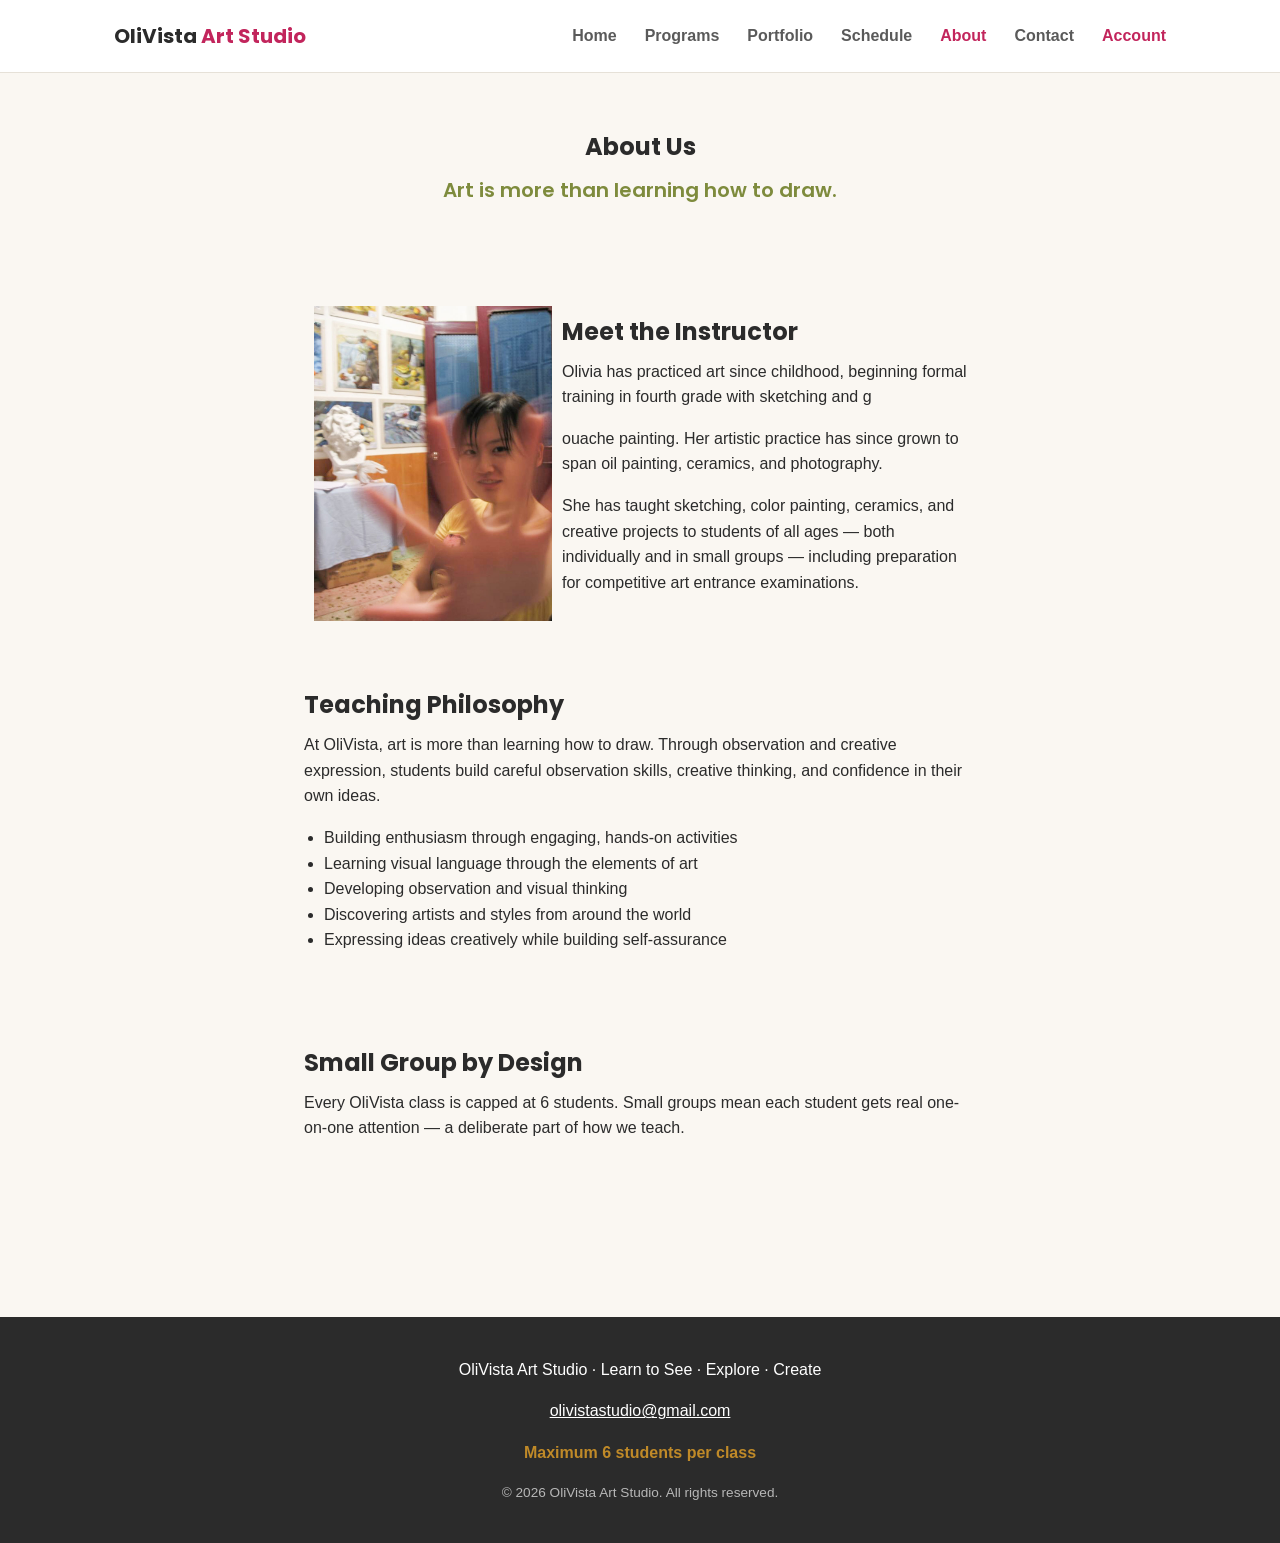
==== about.html @ bcbd007c "Add Portfolio link to site navigation" ====
<!DOCTYPE html>
<html lang="en">
  <head>
    <meta http-equiv="content-type" content="text/html; charset=UTF-8">
    <meta charset="UTF-8">
    <meta name="viewport" content="width=device-width,
      initial-scale=1.0">
    <title>About | OliVista Art Studio</title>
    <meta name="description" content="Meet the instructor behind
      OliVista Art Studio and learn the teaching philosophy that shapes
      every class.">
    <link rel="preconnect" href="https://fonts.googleapis.com">
    <link rel="preconnect" href="https://fonts.gstatic.com"
      crossorigin="">
    <link
href="https://fonts.googleapis.com/css2?family=Poppins:wght@400;600;700&amp;display=swap"
      rel="stylesheet">
    <link rel="stylesheet" href="css/style.css">
  </head>
  <body>
    <header class="site-header">
      <div class="container header-inner"> <a href="index.html"
          class="logo">OliVista <span>Art Studio</span></a>
        <nav class="site-nav" id="site-nav"> <a href="index.html">Home</a>
          <a href="programs.html">Programs</a> <a href="portfolio.html">Portfolio</a> <a href="schedule.html">Schedule</a> <a href="about.html"
            class="is-active">About</a> <a href="contact.html">Contact</a>
          <a href="account.html" class="nav-account">Account</a>
        </nav>
        <button class="nav-toggle" id="nav-toggle" aria-label="Toggle
          menu" aria-expanded="false"> <span></span><span></span><span></span>
        </button> </div>
    </header>
    <main>
      <section class="container about-intro">
        <h1>About Us</h1>
        <p class="tagline">Art is more than learning how to draw.</p>
      </section>
      <section class="container about-bio">
        <h2><img src="assets/art-class/artJourney.jpg" alt="Olivia Liu"
            width="238" hspace="10" height="315" align="left"></h2>
        <h2>Meet the Instructor</h2>
        <p>Olivia has practiced art since childhood, beginning formal
          training in fourth grade with sketching and g</p>
        <p>ouache painting. Her artistic practice has since grown to
          span oil painting, ceramics, and photography. </p>
        <p>She has taught sketching, color painting, ceramics, and
          creative projects to students of all ages — both individually
          and in small groups — including preparation for competitive
          art entrance examinations.</p>
      </section>
      <section class="container about-philosophy">
        <h2>Teaching Philosophy</h2>
        <p>At OliVista, art is more than learning how to draw. Through
          observation and creative expression, students build careful
          observation skills, creative thinking, and confidence in their
          own ideas.</p>
        <ul>
          <li>Building enthusiasm through engaging, hands-on activities</li>
          <li>Learning visual language through the elements of art</li>
          <li>Developing observation and visual thinking</li>
          <li>Discovering artists and styles from around the world</li>
          <li>Expressing ideas creatively while building self-assurance</li>
        </ul>
      </section>
      <section class="container about-class-size">
        <h2>Small Group by Design</h2>
        <p>Every OliVista class is capped at 6 students. Small groups
          mean each student gets real one-on-one attention — a
          deliberate part of how we teach.</p>
      </section>
    </main>
    <footer class="site-footer">
      <div class="container footer-inner">
        <p>OliVista Art Studio · Learn to See · Explore · Create</p>
        <p><a href="mailto:olivistastudio@gmail.com">olivistastudio@gmail.com</a></p>
        <p class="footer-note">Maximum 6 students per class</p>
        <p class="footer-copyright">© 2026 OliVista Art Studio. All
          rights reserved.</p>
      </div>
    </footer>
    <script src="js/nav.js"></script>
  </body>
</html>
---- css/style.css ----
:root {
  --color-bg: #faf7f2;
  --color-surface: #ffffff;
  --color-text: #2b2b2b;
  --color-text-muted: #5a5a5a;
  --color-visual-discovery: #c2255c;
  --color-creative-foundations: #7e8b3d;
  --color-portfolio-studio: #c08a28;
  --color-border: #e6e1d8;
  --font-heading: 'Poppins', sans-serif;
  --font-body: -apple-system, BlinkMacSystemFont, 'Segoe UI', Roboto, Helvetica, Arial, sans-serif;
  --container-width: 1100px;
  --radius: 12px;
}

* {
  box-sizing: border-box;
}

html {
  scroll-behavior: smooth;
}

body {
  margin: 0;
  font-family: var(--font-body);
  color: var(--color-text);
  background: var(--color-bg);
  line-height: 1.6;
}

h1, h2, h3 {
  font-family: var(--font-heading);
  font-weight: 700;
  line-height: 1.2;
  margin: 0 0 0.5em;
}

p {
  margin: 0 0 1em;
}

a {
  color: inherit;
}

img, svg {
  max-width: 100%;
  display: block;
}

.container {
  max-width: var(--container-width);
  margin: 0 auto;
  padding: 0 24px;
}

.btn {
  display: inline-block;
  padding: 12px 28px;
  border-radius: 999px;
  font-family: var(--font-heading);
  font-weight: 600;
  text-decoration: none;
  color: #fff;
  background: var(--color-text);
  border: none;
  cursor: pointer;
  transition: transform 0.15s ease, opacity 0.15s ease;
}

.btn:hover {
  transform: translateY(-2px);
  opacity: 0.92;
}

.btn-visual-discovery { background: var(--color-visual-discovery); }
.btn-creative-foundations { background: var(--color-creative-foundations); }
.btn-portfolio-studio { background: var(--color-portfolio-studio); }

/* Header */
.site-header {
  background: var(--color-surface);
  border-bottom: 1px solid var(--color-border);
  position: sticky;
  top: 0;
  z-index: 10;
}

.header-inner {
  display: flex;
  align-items: center;
  justify-content: space-between;
  height: 72px;
  position: relative;
}

.logo {
  font-family: var(--font-heading);
  font-weight: 700;
  font-size: 1.25rem;
  text-decoration: none;
  color: var(--color-text);
}

.logo span {
  color: var(--color-visual-discovery);
}

.site-nav {
  display: flex;
  gap: 28px;
}

.site-nav a {
  text-decoration: none;
  font-weight: 600;
  color: var(--color-text-muted);
}

.site-nav a.is-active,
.site-nav a:hover {
  color: var(--color-visual-discovery);
}

.nav-toggle {
  display: none;
  flex-direction: column;
  justify-content: center;
  gap: 5px;
  width: 32px;
  height: 32px;
  background: none;
  border: none;
  cursor: pointer;
  padding: 0;
}

.nav-toggle span {
  display: block;
  height: 2px;
  background: var(--color-text);
}

/* Footer */
.site-footer {
  background: var(--color-text);
  color: #fff;
  margin-top: 80px;
}

.footer-inner {
  padding: 40px 24px;
  text-align: center;
}

.footer-inner a {
  color: #fff;
  text-decoration: underline;
}

.footer-note {
  font-weight: 600;
  color: var(--color-portfolio-studio);
}

.footer-copyright {
  font-size: 0.85rem;
  color: #b7b7b7;
  margin: 0;
}

/* Responsive nav */
@media (max-width: 720px) {
  .site-nav {
    position: absolute;
    top: 72px;
    left: 0;
    right: 0;
    background: var(--color-surface);
    flex-direction: column;
    gap: 0;
    max-height: 0;
    overflow: hidden;
    border-bottom: 1px solid var(--color-border);
    transition: max-height 0.2s ease;
  }

  .site-nav.is-open {
    max-height: 300px;
  }

  .site-nav a {
    padding: 16px 24px;
    border-top: 1px solid var(--color-border);
  }

  .nav-toggle {
    display: flex;
  }
}

/* Hero */
.hero {
  padding: 0;
}

.hero-banner {
  position: relative;
  max-width: var(--container-width);
  margin: 0 auto;
}

.hero-banner img {
  width: 100%;
  height: auto;
  display: block;
}

.hero-overlay {
  position: absolute;
  top: 50%;
  left: 6%;
  transform: translateY(-50%);
  max-width: 45%;
  text-align: left;
  padding: 0 24px;
}

.hero-overlay .badge {
  display: inline-block;
  background: var(--color-portfolio-studio);
  color: #fff;
  font-weight: 600;
  font-size: 0.85rem;
  padding: 6px 16px;
  border-radius: 999px;
  margin-bottom: 20px;
}

.hero-overlay h1 {
  font-size: 2.75rem;
  color: var(--color-visual-discovery);
  margin-bottom: 8px;
}

.hero-overlay .tagline {
  font-family: var(--font-heading);
  font-weight: 600;
  font-size: 1.25rem;
  margin-bottom: 16px;
}

.hero-overlay .hero-sub {
  color: var(--color-text-muted);
  margin-bottom: 24px;
}

.badge {
  display: inline-block;
  background: var(--color-portfolio-studio);
  color: #fff;
  font-weight: 600;
  font-size: 0.85rem;
  padding: 6px 16px;
  border-radius: 999px;
  margin-bottom: 20px;
}

.hero h1 {
  font-size: 2.75rem;
  color: var(--color-visual-discovery);
}

.tagline {
  font-family: var(--font-heading);
  font-weight: 600;
  font-size: 1.25rem;
}

.hero-sub {
  max-width: 560px;
  margin: 0 auto 28px;
  color: var(--color-text-muted);
}

@media (max-width: 720px) {
  .hero-overlay {
    position: relative;
    top: auto;
    left: auto;
    transform: none;
    max-width: 100%;
    text-align: center;
    padding: 40px 24px 60px;
  }
}

/* Programs teaser */
.programs-teaser {
  padding: 40px 24px 80px;
  text-align: center;
}

.teaser-grid {
  display: grid;
  grid-template-columns: repeat(3, 1fr);
  gap: 24px;
  margin-top: 32px;
}

.teaser-card {
  display: block;
  text-decoration: none;
  color: #fff;
  border-radius: var(--radius);
  padding: 28px 24px;
  text-align: left;
  transition: transform 0.15s ease;
}

.teaser-card:hover {
  transform: translateY(-4px);
}

.teaser-card p {
  color: rgba(255, 255, 255, 0.9);
}

.teaser-age {
  font-weight: 600;
  text-transform: uppercase;
  font-size: 0.8rem;
  letter-spacing: 0.05em;
}

.teaser-visual-discovery { background: var(--color-visual-discovery); }
.teaser-creative-foundations { background: var(--color-creative-foundations); }
.teaser-portfolio-studio { background: var(--color-portfolio-studio); }

/* Philosophy teaser */
.philosophy-teaser {
  max-width: 640px;
  text-align: center;
  padding: 40px 24px 80px;
  margin: 0 auto;
}

.philosophy-teaser blockquote {
  font-family: var(--font-heading);
  font-size: 1.5rem;
  font-weight: 600;
  margin: 0 0 16px;
  color: var(--color-creative-foundations);
}

/* CTA banner */
.cta-banner {
  background: var(--color-text);
  color: #fff;
  text-align: center;
  padding: 60px 24px;
}

.cta-banner h2 {
  color: #fff;
}

.cta-banner .btn {
  background: var(--color-visual-discovery);
}

@media (max-width: 720px) {
  .teaser-grid {
    grid-template-columns: 1fr;
  }
}

.programs-intro {
  padding: 60px 24px 20px;
  text-align: center;
}

.program-section {
  padding: 60px 0;
  border-bottom: 1px solid var(--color-border);
}

.program-grid {
  display: grid;
  grid-template-columns: 1fr 1fr;
  gap: 48px;
  align-items: center;
}

.program-visual {
  border-radius: var(--radius);
  padding: 40px;
}

.program-visual-discovery .program-visual { background: #fbe3ec; }
.program-creative-foundations .program-visual { background: #eef0e2; }
.program-portfolio-studio .program-visual { background: #f8ecd8; }

.program-content h2 {
  font-size: 2rem;
}

.program-visual-discovery h2 { color: var(--color-visual-discovery); }
.program-creative-foundations h2 { color: var(--color-creative-foundations); }
.program-portfolio-studio h2 { color: var(--color-portfolio-studio); }

.program-tagline {
  font-family: var(--font-heading);
  font-weight: 600;
}

.program-content ul {
  padding-left: 20px;
  margin: 0 0 24px;
}

.program-content li {
  margin-bottom: 6px;
}

/* Age-to-Program Mapping */
.age-mapping {
  padding: 0 24px 40px;
}

.age-mapping-table {
  max-width: 800px;
  margin: 0 auto;
  border: 1px solid var(--color-border);
  border-radius: var(--radius);
  overflow: hidden;
  background: var(--color-surface);
}

.age-mapping-header {
  display: grid;
  grid-template-columns: 100px 1fr 1fr auto;
  align-items: center;
  background: var(--color-text);
  color: #fff;
  font-family: var(--font-heading);
  font-weight: 600;
  font-size: 0.85rem;
  text-transform: uppercase;
  letter-spacing: 0.04em;
}

.age-mapping-label {
  padding: 12px 20px;
}

.age-mapping-row {
  display: grid;
  grid-template-columns: 100px 1fr 1fr auto;
  align-items: center;
  text-decoration: none;
  color: var(--color-text);
  border-bottom: 1px solid var(--color-border);
  transition: background-color 0.15s ease;
}

.age-mapping-row:last-child {
  border-bottom: none;
}

.age-mapping-row:hover {
  background-color: rgba(0, 0, 0, 0.03);
}

.age-mapping-cell {
  padding: 16px 20px;
  font-size: 0.95rem;
}

.age-mapping-age {
  text-align: center;
}

.age-mapping-badge {
  display: inline-block;
  font-family: var(--font-heading);
  font-weight: 700;
  font-size: 1.1rem;
  color: #fff;
  padding: 6px 14px;
  border-radius: 8px;
}

.age-mapping-visual-discovery .age-mapping-badge {
  background: var(--color-visual-discovery);
}

.age-mapping-creative-foundations .age-mapping-badge {
  background: var(--color-creative-foundations);
}

.age-mapping-portfolio-studio .age-mapping-badge {
  background: var(--color-portfolio-studio);
}

.age-mapping-program {
  font-family: var(--font-heading);
  font-weight: 600;
  font-size: 1rem;
  display: flex;
  align-items: center;
  gap: 8px;
}

.age-mapping-icon {
  font-size: 1.2rem;
}

.age-mapping-focus {
  color: var(--color-text-muted);
  font-size: 0.88rem;
}

.age-mapping-arrow {
  padding: 16px 20px;
  color: var(--color-text-muted);
  font-size: 1.1rem;
  transition: transform 0.15s ease;
}

.age-mapping-row:hover .age-mapping-arrow {
  transform: translateX(3px);
}

/* Accent left border on rows */
.age-mapping-visual-discovery { border-left: 4px solid var(--color-visual-discovery); }
.age-mapping-creative-foundations { border-left: 4px solid var(--color-creative-foundations); }
.age-mapping-portfolio-studio { border-left: 4px solid var(--color-portfolio-studio); }

@media (max-width: 720px) {
  .age-mapping-header {
    display: none;
  }

  .age-mapping-row {
    grid-template-columns: 1fr auto;
    grid-template-rows: auto auto;
    padding: 16px;
    gap: 0;
  }

  .age-mapping-cell {
    padding: 4px 0;
  }

  .age-mapping-age {
    grid-column: 1 / -1;
    text-align: left;
    padding-bottom: 8px;
    border-bottom: 1px solid var(--color-border);
    margin-bottom: 8px;
  }

  .age-mapping-program {
    grid-column: 1;
    grid-row: 2;
    align-self: center;
  }

  .age-mapping-focus {
    grid-column: 1 / -1;
    grid-row: 3;
    font-size: 0.82rem;
    padding-top: 8px;
  }

  .age-mapping-arrow {
    grid-column: 2;
    grid-row: 2;
    align-self: center;
    padding: 0 0 0 8px;
  }
}

@media (max-width: 800px) {
  .program-grid {
    grid-template-columns: 1fr;
  }

  .program-section.reverse .program-visual {
    order: -1;
  }
}

.about-intro, .about-bio, .about-philosophy, .about-class-size {
  padding: 40px 24px;
  max-width: 720px;
  margin: 0 auto;
}

.about-intro {
  padding-top: 60px;
  text-align: center;
  max-width: none;
}

.about-intro .tagline {
  color: var(--color-creative-foundations);
}

.about-philosophy ul {
  padding-left: 20px;
}

.about-class-size {
  padding-bottom: 80px;
}

.contact-section {
  padding: 60px 24px 80px;
  text-align: center;
}

.contact-grid {
  display: grid;
  grid-template-columns: repeat(2, 1fr);
  gap: 40px;
  max-width: 560px;
  margin: 40px auto 0;
}

.qr-code {
  max-width: 200px;
  margin: 12px auto;
  border: 1px solid var(--color-border);
  border-radius: 8px;
}

@media (max-width: 600px) {
  .contact-grid {
    grid-template-columns: 1fr;
  }
}

/* ===== Schedule (weekly calendar) ===== */
.art-calendar {
  max-width: var(--container-width);
  margin: 0 auto 80px;
  padding: 0 24px;
}

.art-calendar h3 {
  font-size: 2rem;
  margin-bottom: 0.5rem;
  font-weight: 400;
}

.calendar-semester {
  color: var(--color-visual-discovery);
  font-size: 1rem;
  margin-bottom: 1rem;
}

/* Semester selector tabs */
.calendar-semester-tabs {
  display: flex;
  gap: 0.5rem;
  margin-bottom: 1rem;
  flex-wrap: wrap;
}

.semester-tab {
  padding: 0.4rem 1.2rem;
  border: 1px solid var(--color-border);
  background: var(--color-surface);
  border-radius: 20px;
  font-size: 0.85rem;
  cursor: pointer;
  font-family: var(--font-body);
  color: var(--color-text-muted);
  transition: all 0.15s;
}

.semester-tab:hover {
  border-color: var(--color-visual-discovery);
  color: var(--color-visual-discovery);
}

.semester-tab.active {
  background: var(--color-visual-discovery);
  color: #fff;
  border-color: var(--color-visual-discovery);
}

.semester-tab:disabled {
  opacity: 0.6;
  cursor: default;
}

/* Legend */
.calendar-legend {
  display: flex;
  flex-wrap: wrap;
  gap: 1rem 1.5rem;
  margin-bottom: 1.5rem;
}

.legend-item {
  display: inline-flex;
  align-items: center;
  gap: 0.4rem;
  font-size: 0.85rem;
  color: var(--color-text-muted);
}

.legend-dot {
  display: inline-block;
  width: 14px;
  height: 14px;
  border-radius: 50%;
  border: 2px solid;
}

/* Grid wrapper — horizontal scroll on small screens */
.calendar-grid-wrapper {
  overflow-x: auto;
  border: 1px solid var(--color-border);
  border-radius: var(--radius);
  background: var(--color-surface);
}

/* Desktop weekly grid */
.calendar-grid {
  display: grid;
  grid-template-columns: 80px repeat(7, 1fr);
  min-width: 700px;
}

/* All cells share base */
.calendar-cell {
  border-right: 1px solid var(--color-border);
  border-bottom: 1px solid var(--color-border);
  padding: 0.5rem;
  min-height: 70px;
  display: flex;
  align-items: center;
  justify-content: center;
}

.calendar-cell:last-child {
  border-right: none;
}

/* Corner cell (top-left) */
.calendar-corner {
  background: var(--color-bg);
  font-size: 0.75rem;
  text-transform: uppercase;
  letter-spacing: 0.05em;
  color: var(--color-text-muted);
  font-weight: 500;
}

/* Day header cells */
.calendar-day-header {
  background: var(--color-bg);
  font-size: 0.8rem;
  text-transform: uppercase;
  letter-spacing: 0.05em;
  font-weight: 500;
  color: var(--color-text);
  min-height: 45px;
}

/* Time label column */
.calendar-time-label {
  background: #faf8f3;
  font-size: 0.8rem;
  color: var(--color-text-muted);
  font-weight: 400;
  flex-direction: column;
  gap: 0.15rem;
}

/* Empty cell */
.calendar-empty {
  background: #fdfcf9;
}

/* Class cell with a class in it */
.calendar-class-cell {
  padding: 0.3rem;
  align-items: stretch;
}

/* The class card (clickable link) */
.calendar-class {
  display: flex;
  flex-direction: column;
  align-items: center;
  gap: 0.15rem;
  width: 100%;
  height: 100%;
  padding: 0.4rem 0.25rem;
  border-radius: 5px;
  border: 1px solid;
  border-left-width: 3px;
  text-decoration: none;
  text-align: center;
  transition: transform 0.15s, box-shadow 0.15s;
  cursor: pointer;
}

.calendar-class:hover {
  transform: translateY(-2px);
  box-shadow: 0 3px 10px rgba(0, 0, 0, 0.1);
}

.calendar-class-program {
  font-size: 0.78rem;
  font-weight: 600;
  line-height: 1.2;
  overflow: hidden;
  display: -webkit-box;
  -webkit-line-clamp: 2;
  -webkit-box-orient: vertical;
}

.calendar-class-time {
  font-size: 0.7rem;
  opacity: 0.8;
}

.calendar-class-age {
  font-size: 0.68rem;
  opacity: 0.7;
}

.calendar-class-price {
  font-size: 0.72rem;
  font-weight: 600;
  margin-top: 0.1rem;
}

/* ===== Mobile: list view grouped by day ===== */
.calendar-mobile {
  display: none;
}

.calendar-day-group {
  margin-bottom: 1.5rem;
}

.calendar-day-title {
  font-size: 1rem;
  font-weight: 500;
  font-family: var(--font-body);
  color: var(--color-visual-discovery);
  margin-bottom: 0.5rem;
  padding-bottom: 0.3rem;
  border-bottom: 1px solid var(--color-border);
}

.calendar-day-classes {
  display: flex;
  flex-direction: column;
  gap: 0.5rem;
}

.calendar-class-mobile {
  display: block;
  text-decoration: none;
  padding: 0.6rem 0.8rem;
  border-radius: 5px;
  border: 1px solid var(--color-border);
  border-left: 3px solid;
  transition: transform 0.15s, box-shadow 0.15s;
}

.calendar-class-mobile:hover {
  transform: translateX(3px);
  box-shadow: 0 2px 8px rgba(0, 0, 0, 0.08);
}

.calendar-class-mobile-header {
  display: flex;
  justify-content: space-between;
  align-items: center;
  margin-bottom: 0.25rem;
}

.calendar-class-mobile-header .calendar-class-program {
  font-weight: 600;
  font-size: 0.9rem;
}

.calendar-class-mobile-header .calendar-class-price {
  font-weight: 600;
  font-size: 0.85rem;
}

.calendar-class-mobile-details {
  display: flex;
  gap: 1rem;
  font-size: 0.8rem;
  color: var(--color-text-muted);
}

/* Responsive: switch to mobile list view */
@media (max-width: 768px) {
  .calendar-grid-wrapper {
    display: none;
  }
  .calendar-mobile {
    display: block;
  }
}

/* Empty state */
.empty-state {
  text-align: center;
  padding: 2rem;
  background: var(--color-bg);
  border: 1px solid var(--color-border);
  border-radius: var(--radius);
}

.empty-state p {
  margin-bottom: 1rem;
  color: var(--color-text-muted);
}

.muted {
  color: var(--color-text-muted);
}

/* ===== Auth pages (login / signup) ===== */
.auth-page {
  max-width: 460px;
  margin: 4rem auto;
  padding: 0 24px;
}

.auth-card {
  background: var(--color-surface);
  border: 1px solid var(--color-border);
  padding: 2.5rem 2rem;
  border-radius: var(--radius);
}

.auth-card h2 {
  font-family: var(--font-heading);
  font-size: 1.8rem;
  font-weight: 500;
  margin-bottom: 0.5rem;
}

.auth-subtitle {
  color: var(--color-text-muted);
  font-size: 0.9rem;
  margin-bottom: 2rem;
}

.auth-form {
  display: flex;
  flex-direction: column;
  gap: 1.25rem;
}

.auth-form label {
  display: flex;
  flex-direction: column;
  font-size: 0.8rem;
  letter-spacing: 0.05em;
  gap: 0.35rem;
  color: var(--color-text);
}

.auth-form input {
  width: 100%;
  padding: 0.7rem 0.8rem;
  border: 1px solid var(--color-text);
  background: transparent;
  font-family: var(--font-body);
  font-size: 0.95rem;
  border-radius: 6px;
}

.auth-btn {
  margin-top: 0.5rem;
  width: 100%;
  cursor: pointer;
}

.auth-error {
  background: #fdf0ee;
  border: 1px solid #c0392b;
  color: #c0392b;
  padding: 0.75rem 1rem;
  font-size: 0.85rem;
  margin-bottom: 1rem;
  border-radius: 6px;
}

.auth-switch {
  text-align: center;
  margin-top: 1.5rem;
  font-size: 0.85rem;
  color: var(--color-text-muted);
}

.auth-switch a {
  color: var(--color-visual-discovery);
}

.nav-account {
  color: var(--color-visual-discovery) !important;
}

/* ===== Account page ===== */
.account-page {
  max-width: 800px;
  margin: 3rem auto;
  padding: 0 24px;
}

.account-header {
  margin-bottom: 2rem;
}

.account-header h2 {
  font-family: var(--font-heading);
  font-weight: 500;
  font-size: 2rem;
}

.account-email {
  color: var(--color-text-muted);
  margin-bottom: 1rem;
}

.enrollment-list {
  display: flex;
  flex-direction: column;
  gap: 1rem;
}

.enrollment-card {
  background: var(--color-surface);
  border: 1px solid var(--color-border);
  padding: 1.25rem 1.5rem;
  display: flex;
  justify-content: space-between;
  align-items: center;
  flex-wrap: wrap;
  gap: 1rem;
  border-radius: var(--radius);
}

.enrollment-info h4 {
  font-family: var(--font-heading);
  font-weight: 500;
  font-size: 1.2rem;
  margin: 0;
}

.enrollment-status {
  text-align: right;
}

/* Status badges */
.status-badge {
  display: inline-block;
  padding: 0.25rem 0.8rem;
  font-size: 0.75rem;
  letter-spacing: 0.05em;
  text-transform: uppercase;
  font-family: var(--font-body);
  border-radius: 4px;
  margin-left: 0.25rem;
}

.status-pending {
  background: #fef3cd;
  color: #856404;
}

.status-confirmed {
  background: #d4edda;
  color: #155724;
}

.status-cancelled {
  background: #f8d7da;
  color: #721c24;
}

.status-registered {
  background: #2d7a2d;
  color: #fff;
}

.payment-success-banner {
  background: #d4edda;
  border: 1px solid #155724;
  padding: 1rem 1.5rem;
  margin-bottom: 2rem;
  border-radius: 6px;
}

.payment-success-banner p {
  color: #155724;
}

.payment-cancel-banner {
  background: #fff3cd;
  border: 1px solid #856404;
  padding: 1rem 1.5rem;
  margin-bottom: 2rem;
  border-radius: 6px;
}

.payment-cancel-banner p {
  color: #856404;
}

/* Enrollment card expanded */
.enrollment-card-expanded {
  padding: 1.5rem;
  flex-direction: column;
  align-items: stretch;
}

.enrollment-card-header {
  display: flex;
  justify-content: space-between;
  align-items: flex-start;
  margin-bottom: 1rem;
  gap: 1rem;
}

/* Credit balance display */
.credit-balance {
  display: flex;
  justify-content: space-between;
  align-items: center;
  padding: 0.75rem 1rem;
  border-radius: 6px;
  margin-bottom: 1rem;
}

.credit-positive {
  background: #e8f5e9;
  color: #2d7a2d;
}

.credit-negative {
  background: #fbe9e9;
  color: #c0392b;
}

.credit-label {
  font-size: 0.85rem;
  text-transform: uppercase;
  letter-spacing: 0.05em;
}

.credit-value {
  font-size: 1.5rem;
  font-weight: 700;
}

/* Upcoming classes list */
.upcoming-classes {
  margin-bottom: 1rem;
}

.upcoming-classes h5 {
  font-size: 0.85rem;
  text-transform: uppercase;
  letter-spacing: 0.05em;
  color: var(--color-text-muted);
  margin-bottom: 0.5rem;
}

.upcoming-class-row {
  display: flex;
  justify-content: space-between;
  align-items: center;
  padding: 0.5rem 0.75rem;
  border: 1px solid var(--color-border);
  border-radius: 4px;
  margin-bottom: 0.4rem;
  background: var(--color-surface);
  gap: 0.5rem;
  flex-wrap: wrap;
}

.upcoming-class-info {
  display: flex;
  gap: 0.75rem;
  align-items: center;
  font-size: 0.9rem;
  flex-wrap: wrap;
}

.upcoming-class-date {
  font-weight: 500;
}

.upcoming-class-actions {
  display: flex;
  gap: 0.4rem;
}

/* Booking type badges */
.booking-type-badge {
  display: inline-block;
  padding: 0.15rem 0.5rem;
  border-radius: 10px;
  font-size: 0.7rem;
  text-transform: uppercase;
  letter-spacing: 0.03em;
}

.booking-type-home {
  background: #e3f2fd;
  color: #1565c0;
}

.booking-type-makeup {
  background: #fff3e0;
  color: #e65100;
}

/* Make-up booking section */
.makeup-section {
  border-top: 1px solid var(--color-border);
  padding-top: 1rem;
}

.makeup-list {
  margin-top: 0.75rem;
}

.makeup-session-row {
  display: flex;
  justify-content: space-between;
  align-items: center;
  padding: 0.5rem 0.75rem;
  border: 1px solid var(--color-border);
  border-radius: 4px;
  margin-bottom: 0.4rem;
  background: var(--color-surface);
  gap: 0.5rem;
}

.makeup-session-info {
  display: flex;
  gap: 0.75rem;
  align-items: center;
  font-size: 0.85rem;
  flex-wrap: wrap;
}

.makeup-session-date {
  font-weight: 500;
}

/* Small button variant */
.btn-sm {
  padding: 6px 16px;
  font-size: 0.85rem;
}

.btn-secondary {
  background: var(--color-text-muted);
}

.btn-danger {
  background: #c0392b;
}

/* ===== Enrollment page ===== */
.enroll-page {
  max-width: 600px;
  margin: 3rem auto;
  padding: 0 24px;
}

.enroll-card {
  background: var(--color-surface);
  border: 1px solid var(--color-border);
  padding: 2rem;
  border-radius: var(--radius);
}

.enroll-card h2 {
  font-family: var(--font-heading);
  font-weight: 500;
  font-size: 1.8rem;
  margin-bottom: 1.5rem;
}

.enroll-program-info {
  margin-bottom: 1.5rem;
}

.enroll-program-info h3 {
  font-family: var(--font-heading);
  font-weight: 500;
  font-size: 1.3rem;
  margin: 0;
}

.enroll-schedule-details {
  background: var(--color-bg);
  padding: 1.5rem;
  margin-bottom: 2rem;
  border-radius: 6px;
}

.detail-row {
  display: flex;
  justify-content: space-between;
  padding: 0.5rem 0;
  border-bottom: 1px solid var(--color-border);
}

.detail-row:last-of-type {
  border-bottom: none;
}

.detail-label {
  color: var(--color-text-muted);
  font-size: 0.85rem;
  letter-spacing: 0.05em;
  text-transform: uppercase;
}

.price-highlight {
  color: var(--color-visual-discovery);
  font-size: 1.15rem;
  font-weight: 500;
}

.schedule-note {
  margin-top: 1rem;
  font-style: italic;
}

.enroll-auth-prompt {
  text-align: center;
  padding: 2rem 0;
}

.enroll-auth-prompt h4 {
  font-family: var(--font-heading);
  font-size: 1.3rem;
  font-weight: 500;
}

.enroll-auth-buttons {
  display: flex;
  gap: 1rem;
  justify-content: center;
  margin-top: 1.5rem;
}

.enroll-form {
  display: flex;
  flex-direction: column;
  gap: 1.25rem;
}

.enroll-form label {
  display: flex;
  flex-direction: column;
  font-size: 0.8rem;
  letter-spacing: 0.05em;
  gap: 0.35rem;
  color: var(--color-text);
}

.enroll-form input {
  width: 100%;
  padding: 0.7rem 0.8rem;
  border: 1px solid var(--color-text);
  background: transparent;
  font-family: var(--font-body);
  font-size: 0.95rem;
  border-radius: 6px;
}

.enroll-disclaimer {
  text-align: center;
  margin-top: 0.5rem;
}

.back-link {
  text-align: center;
  margin-top: 2rem;
}

/* ===== Pricing Breakdown (enroll page) ===== */
.pricing-breakdown {
  background: #faf8f3;
  border: 1px solid var(--color-border);
  border-radius: 6px;
  padding: 1.25rem;
  margin: 1.5rem 0;
}

.pricing-breakdown h4 {
  font-size: 1rem;
  font-weight: 500;
  margin-bottom: 0.75rem;
  font-family: var(--font-body);
  color: var(--color-text);
}

.pricing-row {
  display: flex;
  justify-content: space-between;
  align-items: center;
  padding: 0.4rem 0;
  font-size: 0.9rem;
}

.pricing-row label {
  font-size: 0.9rem;
  color: var(--color-text);
}

.pricing-subtotal {
  font-weight: 500;
  border-top: 1px solid var(--color-border);
  margin-top: 0.5rem;
  padding-top: 0.75rem;
}

.pricing-discount {
  color: #2d7a2d;
  font-weight: 500;
}

.pricing-total {
  border-top: 2px solid var(--color-text);
  margin-top: 0.5rem;
  padding-top: 0.75rem;
  font-size: 1.1rem;
  font-weight: 600;
}

.pricing-total .price-highlight {
  font-size: 1.3rem;
}

.early-bird-expired {
  font-size: 0.8rem;
  padding: 0.25rem 0;
}

.num-classes-control {
  display: inline-flex;
  align-items: center;
  gap: 0.5rem;
}

.num-classes-control button {
  width: 32px;
  height: 32px;
  border: 1px solid var(--color-border);
  background: var(--color-surface);
  border-radius: 4px;
  font-size: 1.2rem;
  cursor: pointer;
  color: var(--color-text);
  display: flex;
  align-items: center;
  justify-content: center;
  transition: background 0.15s;
}

.num-classes-control button:hover:not(:disabled) {
  background: var(--color-bg);
}

.num-classes-control button:disabled {
  opacity: 0.4;
  cursor: not-allowed;
}

.num-classes-value {
  font-size: 1.1rem;
  font-weight: 600;
  min-width: 24px;
  text-align: center;
}

.num-classes-max {
  font-size: 0.8rem;
}

.session-badge {
  display: inline-block;
  background: var(--color-visual-discovery);
  color: #fff;
  padding: 0.15rem 0.6rem;
  border-radius: 12px;
  font-size: 0.75rem;
  text-transform: uppercase;
  letter-spacing: 0.05em;
  margin-top: 0.25rem;
}

.spots-available {
  color: #2d7a2d;
  font-weight: 500;
}

.spots-full {
  color: #c0392b;
  font-weight: 500;
}

.enroll-full-prompt {
  text-align: center;
  padding: 1.5rem;
  background: #faf8f3;
  border: 1px solid var(--color-border);
  border-radius: 6px;
}

.enroll-full-prompt h4 {
  margin-bottom: 0.5rem;
  color: #c0392b;
}

.enroll-full-prompt p {
  margin-bottom: 1rem;
  color: var(--color-text-muted);
}

/* ===== Registration Page ===== */
.registration-page {
  max-width: 700px;
  margin: 0 auto;
  padding: 2rem 24px;
}

.registration-card {
  background: var(--color-surface);
  border: 1px solid var(--color-border);
  padding: 2.5rem 2rem;
  border-radius: var(--radius);
}

.registration-card h2 {
  font-family: var(--font-heading);
  font-size: 1.8rem;
  font-weight: 500;
  margin-bottom: 1rem;
}

.registration-summary {
  background: #faf8f3;
  border: 1px solid var(--color-border);
  border-radius: 6px;
  padding: 1rem 1.25rem;
  margin-bottom: 1.5rem;
}

.registration-summary h4 {
  font-size: 0.9rem;
  text-transform: uppercase;
  letter-spacing: 0.05em;
  color: var(--color-text-muted);
  margin-bottom: 0.5rem;
}

.registration-summary p {
  margin: 0.15rem 0;
}

.registration-summary-pricing {
  display: flex;
  gap: 1.5rem;
  margin-top: 0.5rem;
  font-size: 0.9rem;
}

.registration-form {
  display: flex;
  flex-direction: column;
  gap: 1rem;
}

.registration-form h4 {
  font-size: 1rem;
  font-weight: 500;
  font-family: var(--font-body);
  margin-top: 1rem;
  margin-bottom: 0.25rem;
  color: var(--color-text);
}

.registration-form label {
  display: flex;
  flex-direction: column;
  font-size: 0.8rem;
  letter-spacing: 0.05em;
  gap: 0.35rem;
  color: var(--color-text);
}

.registration-form input,
.registration-form textarea,
.registration-form select {
  padding: 0.6rem 0.8rem;
  border: 1px solid #ddd;
  border-radius: 4px;
  font-size: 0.95rem;
  font-family: var(--font-body);
}

.registration-form input:focus,
.registration-form textarea:focus {
  outline: none;
  border-color: var(--color-visual-discovery);
}

.readonly-input {
  background: #f5f5f5 !important;
  color: var(--color-text-muted) !important;
}

.form-row {
  display: grid;
  grid-template-columns: 1fr 1fr 1fr;
  gap: 1rem;
}

@media (max-width: 600px) {
  .form-row {
    grid-template-columns: 1fr;
  }
}

/* ===== Agreement Section ===== */
.agreement-section {
  border: 1px solid var(--color-border);
  border-radius: 6px;
  padding: 1.25rem;
  margin-top: 1rem;
  background: #fdfcf9;
}

.agreement-section h4 {
  margin-top: 0;
}

.terms-scrollbox {
  max-height: 250px;
  overflow-y: auto;
  border: 1px solid var(--color-border);
  padding: 1rem;
  background: var(--color-surface);
  margin-bottom: 1rem;
  border-radius: 4px;
}

.terms-text {
  font-size: 0.85rem;
  line-height: 1.6;
  color: var(--color-text);
  white-space: pre-wrap;
  font-family: var(--font-body);
  margin: 0;
}

.agreement-checkbox {
  display: flex;
  flex-direction: row;
  align-items: flex-start;
  gap: 0.5rem;
  font-size: 0.9rem;
  line-height: 1.4;
  margin-bottom: 1rem;
}

.agreement-checkbox input {
  margin-top: 0.2rem;
  width: auto;
}

.signature-row {
  margin-top: 0.5rem;
}

.form-actions {
  display: flex;
  gap: 1rem;
  margin-top: 1rem;
}

/* Student Portfolio page */
.portfolio-program {
  padding: 48px 0;
  border-bottom: 1px solid var(--color-border);
}

.portfolio-program:last-child {
  border-bottom: none;
}

.portfolio-program-heading {
  display: flex;
  align-items: center;
  gap: 14px;
  flex-wrap: wrap;
  margin-bottom: 20px;
}

.portfolio-age-badge {
  display: inline-block;
  font-family: var(--font-heading);
  font-weight: 700;
  font-size: 0.85rem;
  color: #fff;
  padding: 4px 12px;
  border-radius: 999px;
}

.portfolio-visual-discovery h2 { color: var(--color-visual-discovery); }
.portfolio-visual-discovery .portfolio-age-badge { background: var(--color-visual-discovery); }
.portfolio-creative-foundations h2 { color: var(--color-creative-foundations); }
.portfolio-creative-foundations .portfolio-age-badge { background: var(--color-creative-foundations); }
.portfolio-portfolio-studio h2 { color: var(--color-portfolio-studio); }
.portfolio-portfolio-studio .portfolio-age-badge { background: var(--color-portfolio-studio); }

.portfolio-row {
  display: flex;
  gap: 16px;
  overflow-x: auto;
  scroll-snap-type: x mandatory;
  padding-bottom: 12px;
  margin: 0;
  border: none;
}

.portfolio-thumb {
  flex: 0 0 auto;
  width: 240px;
  height: 240px;
  scroll-snap-align: start;
  border-radius: var(--radius);
  overflow: hidden;
  border: none;
  padding: 0;
  cursor: pointer;
  background: var(--color-surface);
}

.portfolio-thumb img {
  width: 100%;
  height: 100%;
  object-fit: cover;
  display: block;
  transition: transform 0.2s ease;
}

.portfolio-thumb:hover img,
.portfolio-thumb:focus-visible img {
  transform: scale(1.05);
}

.portfolio-lightbox {
  border: none;
  border-radius: var(--radius);
  padding: 0;
  max-width: 90vw;
  max-height: 90vh;
  background: transparent;
}

.portfolio-lightbox::backdrop {
  background: rgba(0, 0, 0, 0.8);
}

.portfolio-lightbox-inner {
  position: relative;
  background: var(--color-surface);
  border-radius: var(--radius);
  padding: 8px;
}

.portfolio-lightbox img {
  display: block;
  max-width: 85vw;
  max-height: 80vh;
  border-radius: calc(var(--radius) - 4px);
}

.portfolio-lightbox-close {
  position: absolute;
  top: -16px;
  right: -16px;
  width: 36px;
  height: 36px;
  border-radius: 50%;
  border: none;
  background: var(--color-text);
  color: #fff;
  font-size: 1.1rem;
  line-height: 1;
  cursor: pointer;
  display: flex;
  align-items: center;
  justify-content: center;
}

@media (max-width: 600px) {
  .portfolio-thumb {
    width: 180px;
    height: 180px;
  }
}
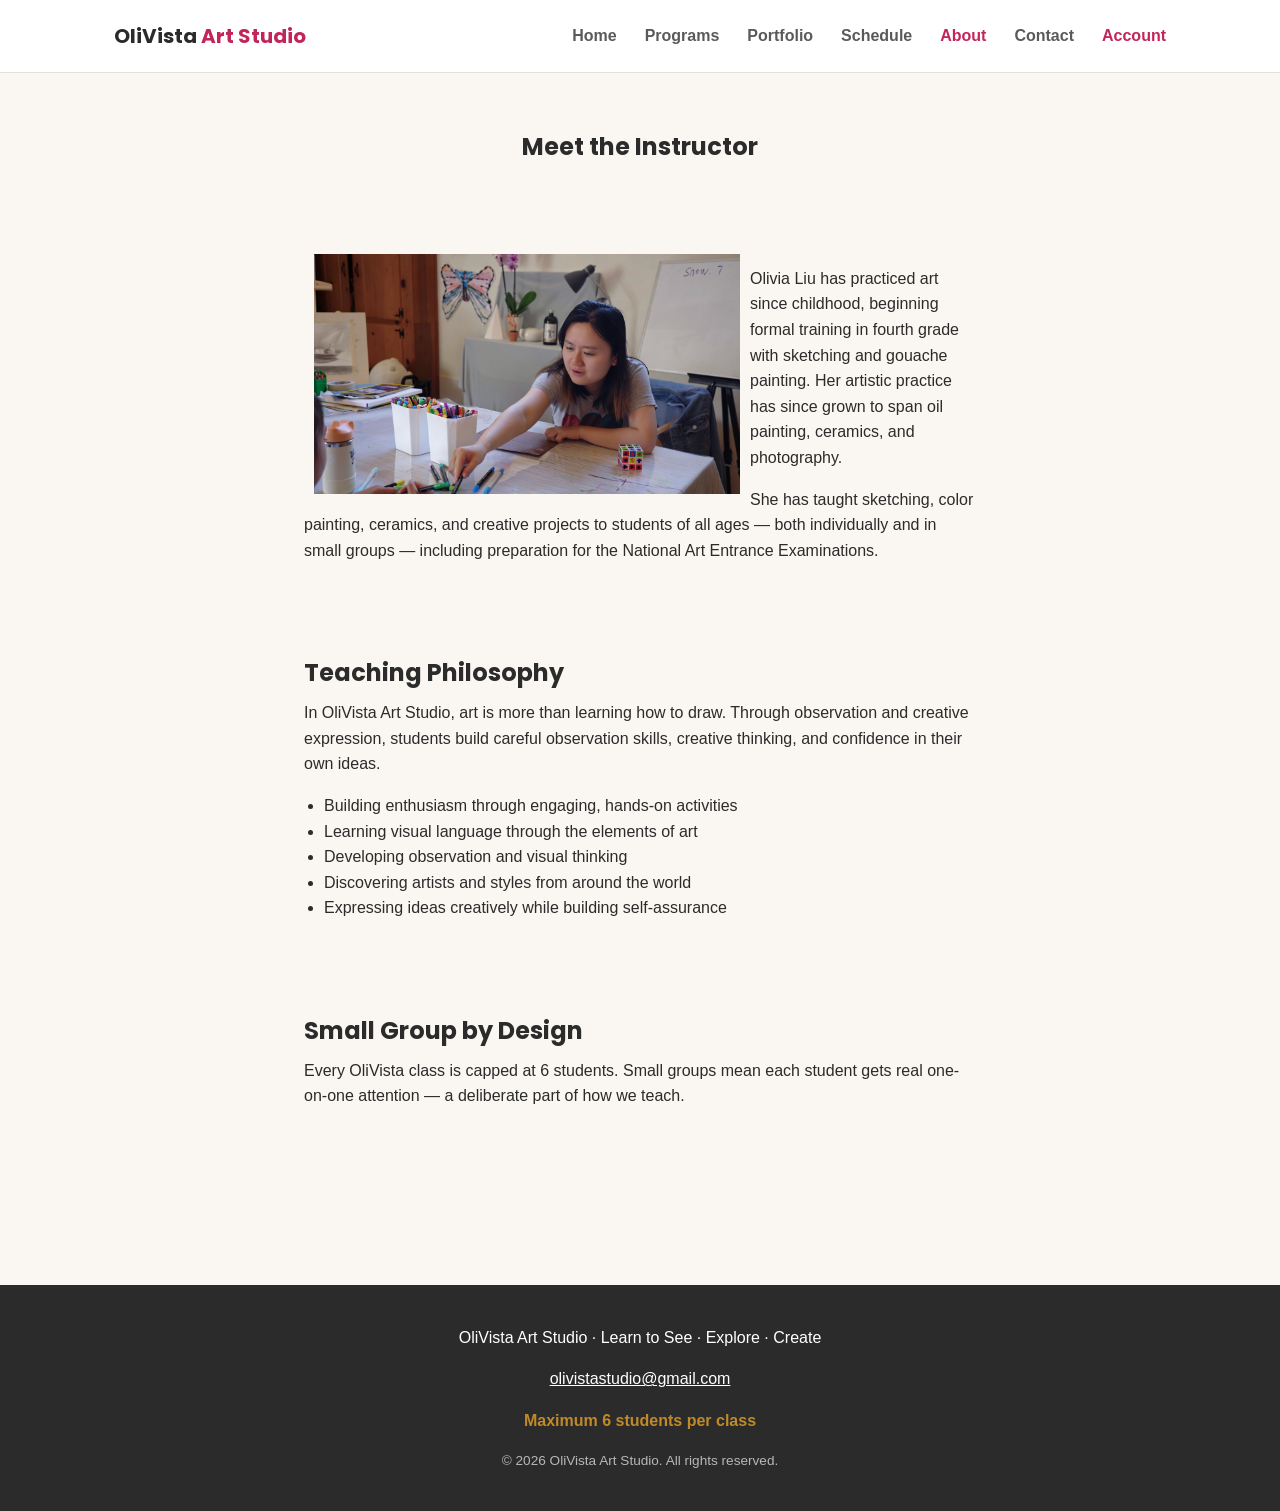
==== commit a4997ce2: "guest path" ====
--- a/about.html
+++ b/about.html
@@ -1,83 +1,79 @@
 <!DOCTYPE html>
 <html lang="en">
-  <head>
-    <meta http-equiv="content-type" content="text/html; charset=UTF-8">
-    <meta charset="UTF-8">
-    <meta name="viewport" content="width=device-width,
+
+<head>
+  <meta http-equiv="content-type" content="text/html; charset=UTF-8">
+  <meta charset="UTF-8">
+  <meta name="viewport" content="width=device-width,
       initial-scale=1.0">
-    <title>About | OliVista Art Studio</title>
-    <meta name="description" content="Meet the instructor behind
+  <title>About | OliVista Art Studio</title>
+  <meta name="description" content="Meet the instructor behind
       OliVista Art Studio and learn the teaching philosophy that shapes
       every class.">
-    <link rel="preconnect" href="https://fonts.googleapis.com">
-    <link rel="preconnect" href="https://fonts.gstatic.com"
-      crossorigin="">
-    <link
-href="https://fonts.googleapis.com/css2?family=Poppins:wght@400;600;700&amp;display=swap"
-      rel="stylesheet">
-    <link rel="stylesheet" href="css/style.css">
-  </head>
-  <body>
-    <header class="site-header">
-      <div class="container header-inner"> <a href="index.html"
-          class="logo">OliVista <span>Art Studio</span></a>
-        <nav class="site-nav" id="site-nav"> <a href="index.html">Home</a>
-          <a href="programs.html">Programs</a> <a href="portfolio.html">Portfolio</a> <a href="schedule.html">Schedule</a> <a href="about.html"
-            class="is-active">About</a> <a href="contact.html">Contact</a>
-          <a href="account.html" class="nav-account">Account</a>
-        </nav>
-        <button class="nav-toggle" id="nav-toggle" aria-label="Toggle
+  <link rel="preconnect" href="https://fonts.googleapis.com">
+  <link rel="preconnect" href="https://fonts.gstatic.com" crossorigin="">
+  <link href="https://fonts.googleapis.com/css2?family=Poppins:wght@400;600;700&amp;display=swap" rel="stylesheet">
+  <link rel="stylesheet" href="css/style.css">
+</head>
+
+<body>
+  <header class="site-header">
+    <div class="container header-inner"> <a href="index.html" class="logo">OliVista <span>Art Studio</span></a>
+      <nav class="site-nav" id="site-nav"> <a href="index.html">Home</a>
+        <a href="programs.html">Programs</a> <a href="portfolio.html">Portfolio</a> <a href="schedule.html">Schedule</a>
+        <a href="about.html" class="is-active">About</a> <a href="contact.html">Contact</a>
+        <a href="account.html" class="nav-account">Account</a>
+      </nav>
+      <button class="nav-toggle" id="nav-toggle" aria-label="Toggle
           menu" aria-expanded="false"> <span></span><span></span><span></span>
-        </button> </div>
-    </header>
-    <main>
-      <section class="container about-intro">
-        <h1>About Us</h1>
-        <p class="tagline">Art is more than learning how to draw.</p>
-      </section>
-      <section class="container about-bio">
-        <h2><img src="assets/art-class/artJourney.jpg" alt="Olivia Liu"
-            width="238" hspace="10" height="315" align="left"></h2>
-        <h2>Meet the Instructor</h2>
-        <p>Olivia has practiced art since childhood, beginning formal
-          training in fourth grade with sketching and g</p>
-        <p>ouache painting. Her artistic practice has since grown to
-          span oil painting, ceramics, and photography. </p>
-        <p>She has taught sketching, color painting, ceramics, and
-          creative projects to students of all ages — both individually
-          and in small groups — including preparation for competitive
-          art entrance examinations.</p>
-      </section>
-      <section class="container about-philosophy">
-        <h2>Teaching Philosophy</h2>
-        <p>At OliVista, art is more than learning how to draw. Through
-          observation and creative expression, students build careful
-          observation skills, creative thinking, and confidence in their
-          own ideas.</p>
-        <ul>
-          <li>Building enthusiasm through engaging, hands-on activities</li>
-          <li>Learning visual language through the elements of art</li>
-          <li>Developing observation and visual thinking</li>
-          <li>Discovering artists and styles from around the world</li>
-          <li>Expressing ideas creatively while building self-assurance</li>
-        </ul>
-      </section>
-      <section class="container about-class-size">
-        <h2>Small Group by Design</h2>
-        <p>Every OliVista class is capped at 6 students. Small groups
-          mean each student gets real one-on-one attention — a
-          deliberate part of how we teach.</p>
-      </section>
-    </main>
-    <footer class="site-footer">
-      <div class="container footer-inner">
-        <p>OliVista Art Studio · Learn to See · Explore · Create</p>
-        <p><a href="mailto:olivistastudio@gmail.com">olivistastudio@gmail.com</a></p>
-        <p class="footer-note">Maximum 6 students per class</p>
-        <p class="footer-copyright">© 2026 OliVista Art Studio. All
-          rights reserved.</p>
-      </div>
-    </footer>
-    <script src="js/nav.js"></script>
-  </body>
-</html>
+      </button>
+    </div>
+  </header>
+  <main>
+    <section class="container about-intro">
+      <h1>Meet the Instructor</h1>
+    </section>
+    <section class="container about-bio">
+      <h2><img src="assets/Olivia_teaching.png" alt="Olivia Liu" width="426" hspace="10" height="240" align="left"></h2>
+      <p>Olivia Liu has practiced art since childhood, beginning formal
+        training in fourth grade with sketching and gouache painting. Her artistic practice has since grown to
+        span oil painting, ceramics, and photography.</p>
+      <p>She has taught sketching, color painting, ceramics, and
+        creative projects to students of all ages — both individually
+        and in small groups — including preparation for the
+        National Art Entrance Examinations.</p>
+    </section>
+    <section class="container about-philosophy">
+      <h2>Teaching Philosophy</h2>
+      <p>In OliVista Art Studio, art is more than learning how to draw. Through
+        observation and creative expression, students build careful
+        observation skills, creative thinking, and confidence in their
+        own ideas.</p>
+      <ul>
+        <li>Building enthusiasm through engaging, hands-on activities</li>
+        <li>Learning visual language through the elements of art</li>
+        <li>Developing observation and visual thinking</li>
+        <li>Discovering artists and styles from around the world</li>
+        <li>Expressing ideas creatively while building self-assurance</li>
+      </ul>
+    </section>
+    <section class="container about-class-size">
+      <h2>Small Group by Design</h2>
+      <p>Every OliVista class is capped at 6 students. Small groups
+        mean each student gets real one-on-one attention — a
+        deliberate part of how we teach.</p>
+    </section>
+  </main>
+  <footer class="site-footer">
+    <div class="container footer-inner">
+      <p>OliVista Art Studio · Learn to See · Explore · Create</p>
+      <p><a href="mailto:olivistastudio@gmail.com">olivistastudio@gmail.com</a></p>
+      <p class="footer-note">Maximum 6 students per class</p>
+      <p class="footer-copyright">© 2026 OliVista Art Studio. All
+        rights reserved.</p>
+    </div>
+  </footer>
+  <script src="js/nav.js"></script>
+</body>
+
+</html>
--- a/css/style.css
+++ b/css/style.css
@@ -187,7 +187,8 @@
   }
 
   .site-nav.is-open {
-    max-height: 300px;
+    max-height: 500px;
+    overflow-y: auto;
   }
 
   .site-nav a {
@@ -207,8 +208,8 @@
 
 .hero-banner {
   position: relative;
-  max-width: var(--container-width);
-  margin: 0 auto;
+  max-width: 100%;
+  margin: 0;
 }
 
 .hero-banner img {
@@ -977,6 +978,13 @@
   color: var(--color-text);
 }
 
+/* The hidden attribute must win over the display rules above. */
+.auth-form label[hidden],
+.auth-form p[hidden],
+[hidden] {
+  display: none !important;
+}
+
 .auth-form input {
   width: 100%;
   padding: 0.7rem 0.8rem;
@@ -1001,6 +1009,38 @@
   font-size: 0.85rem;
   margin-bottom: 1rem;
   border-radius: 6px;
+}
+
+.auth-info {
+  background: #eef6ee;
+  border: 1px solid #5a8a4a;
+  color: #3d6b2e;
+  padding: 0.75rem 1rem;
+  font-size: 0.85rem;
+  margin-bottom: 1rem;
+  border-radius: 6px;
+}
+
+.code-input {
+  letter-spacing: 0.4em;
+  font-size: 1.2rem;
+  text-align: center;
+}
+
+.success-actions {
+  display: flex;
+  flex-direction: column;
+  gap: 0.75rem;
+  margin-top: 1.5rem;
+}
+
+.enroll-guest-note {
+  margin-bottom: 1rem;
+  font-size: 0.9rem;
+}
+
+.enroll-guest-note a {
+  color: var(--color-visual-discovery);
 }
 
 .auth-switch {
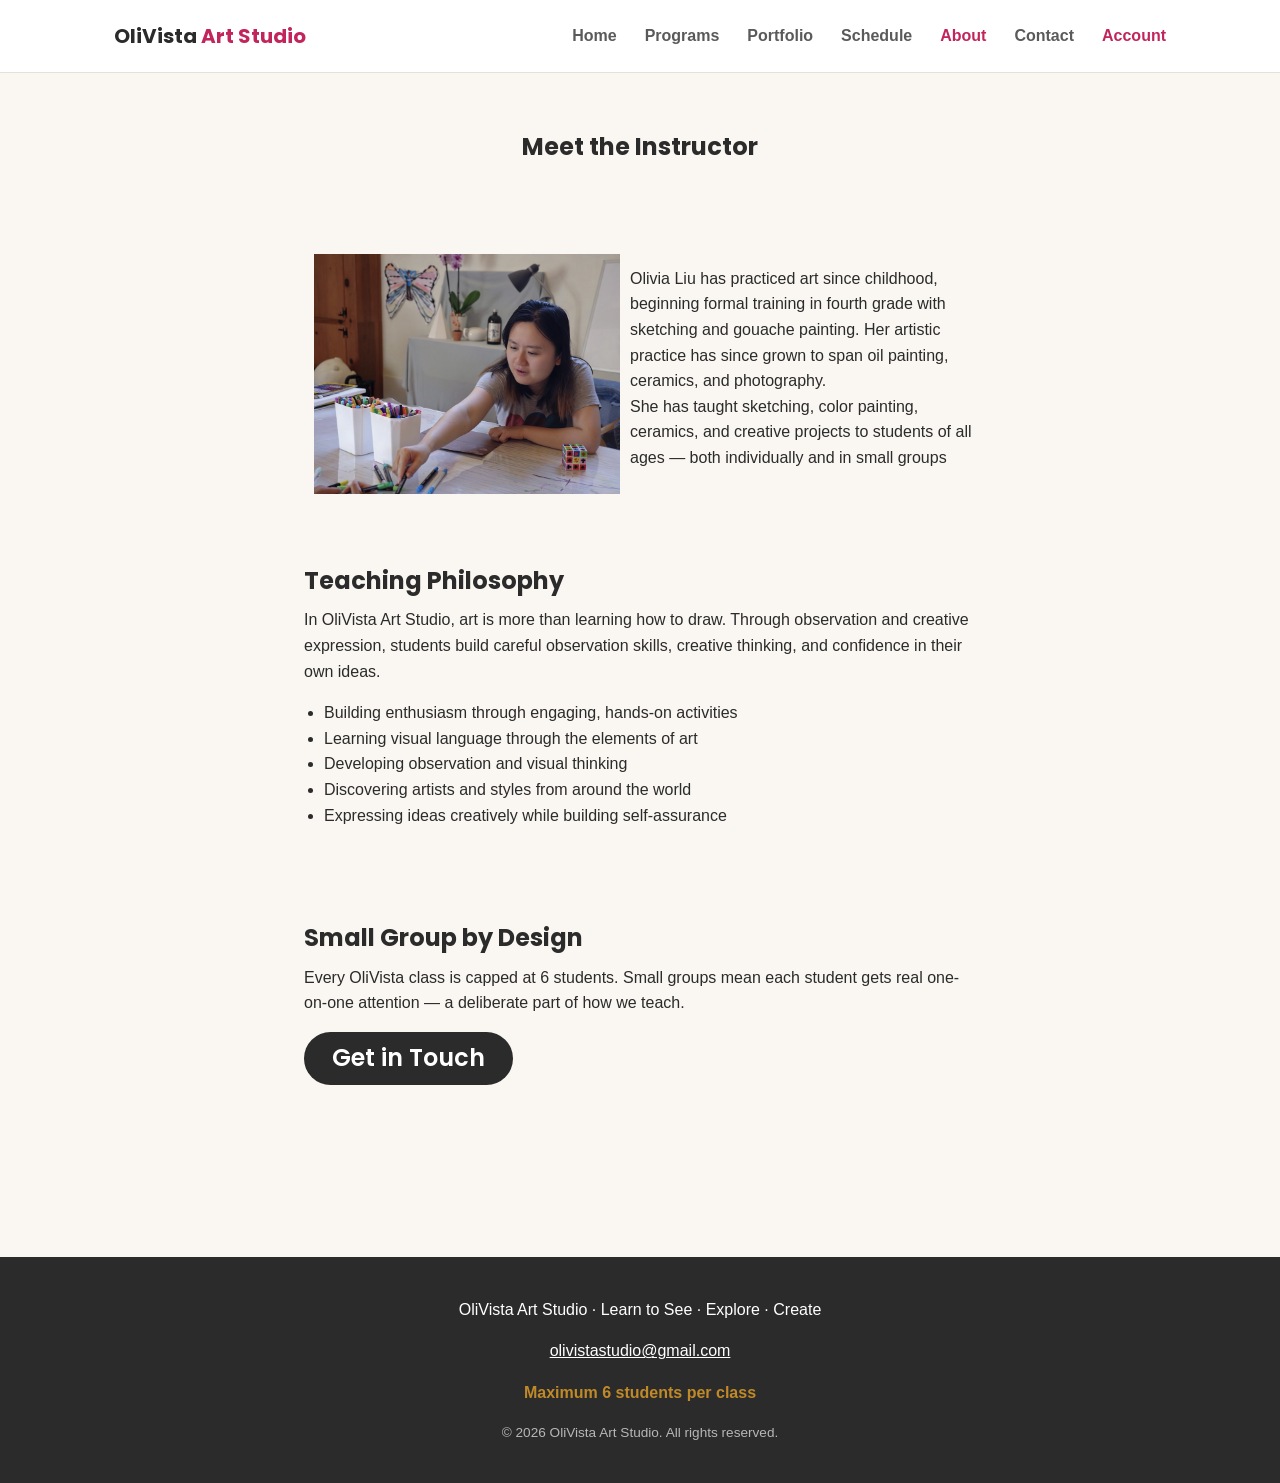
==== commit 8b9ad5bf: "added photography camp program card" ====
--- a/about.html
+++ b/about.html
@@ -34,14 +34,13 @@
       <h1>Meet the Instructor</h1>
     </section>
     <section class="container about-bio">
-      <h2><img src="assets/Olivia_teaching.png" alt="Olivia Liu" width="426" hspace="10" height="240" align="left"></h2>
+      <h2><img src="assets/Olivia_teaching.png" alt="Olivia Liu" width="306" hspace="10" height="240" align="left"></h2>
       <p>Olivia Liu has practiced art since childhood, beginning formal
         training in fourth grade with sketching and gouache painting. Her artistic practice has since grown to
-        span oil painting, ceramics, and photography.</p>
-      <p>She has taught sketching, color painting, ceramics, and
+        span oil painting, ceramics, and photography.</br>
+        She has taught sketching, color painting, ceramics, and
         creative projects to students of all ages — both individually
-        and in small groups — including preparation for the
-        National Art Entrance Examinations.</p>
+        and in small groups</p>
     </section>
     <section class="container about-philosophy">
       <h2>Teaching Philosophy</h2>
@@ -62,7 +61,10 @@
       <p>Every OliVista class is capped at 6 students. Small groups
         mean each student gets real one-on-one attention — a
         deliberate part of how we teach.</p>
+      <h2><a class="btn" href="contact.html">Get in Touch</a></h2>
+
     </section>
+
   </main>
   <footer class="site-footer">
     <div class="container footer-inner">
--- a/css/style.css
+++ b/css/style.css
@@ -6,6 +6,7 @@
   --color-visual-discovery: #c2255c;
   --color-creative-foundations: #7e8b3d;
   --color-portfolio-studio: #c08a28;
+  --color-young-photographer: #9b7bc4;
   --color-border: #e6e1d8;
   --font-heading: 'Poppins', sans-serif;
   --font-body: -apple-system, BlinkMacSystemFont, 'Segoe UI', Roboto, Helvetica, Arial, sans-serif;
@@ -77,6 +78,7 @@
 .btn-visual-discovery { background: var(--color-visual-discovery); }
 .btn-creative-foundations { background: var(--color-creative-foundations); }
 .btn-portfolio-studio { background: var(--color-portfolio-studio); }
+.btn-young-photographer { background: var(--color-young-photographer); }
 
 /* Header */
 .site-header {
@@ -305,7 +307,7 @@
 
 .teaser-grid {
   display: grid;
-  grid-template-columns: repeat(3, 1fr);
+  grid-template-columns: repeat(4, 1fr);
   gap: 24px;
   margin-top: 32px;
 }
@@ -338,6 +340,7 @@
 .teaser-visual-discovery { background: var(--color-visual-discovery); }
 .teaser-creative-foundations { background: var(--color-creative-foundations); }
 .teaser-portfolio-studio { background: var(--color-portfolio-studio); }
+.teaser-young-photographer { background: var(--color-young-photographer); }
 
 /* Philosophy teaser */
 .philosophy-teaser {
@@ -373,7 +376,7 @@
 
 @media (max-width: 720px) {
   .teaser-grid {
-    grid-template-columns: 1fr;
+    grid-template-columns: repeat(2, 1fr);
   }
 }
 
@@ -402,6 +405,7 @@
 .program-visual-discovery .program-visual { background: #fbe3ec; }
 .program-creative-foundations .program-visual { background: #eef0e2; }
 .program-portfolio-studio .program-visual { background: #f8ecd8; }
+.program-young-photographer .program-visual { background: #f0eaf6; }
 
 .program-content h2 {
   font-size: 2rem;
@@ -410,6 +414,7 @@
 .program-visual-discovery h2 { color: var(--color-visual-discovery); }
 .program-creative-foundations h2 { color: var(--color-creative-foundations); }
 .program-portfolio-studio h2 { color: var(--color-portfolio-studio); }
+.program-young-photographer h2 { color: var(--color-young-photographer); }
 
 .program-tagline {
   font-family: var(--font-heading);
@@ -505,6 +510,10 @@
   background: var(--color-portfolio-studio);
 }
 
+.age-mapping-young-photographer .age-mapping-badge {
+  background: var(--color-young-photographer);
+}
+
 .age-mapping-program {
   font-family: var(--font-heading);
   font-weight: 600;
@@ -538,6 +547,7 @@
 .age-mapping-visual-discovery { border-left: 4px solid var(--color-visual-discovery); }
 .age-mapping-creative-foundations { border-left: 4px solid var(--color-creative-foundations); }
 .age-mapping-portfolio-studio { border-left: 4px solid var(--color-portfolio-studio); }
+.age-mapping-young-photographer { border-left: 4px solid var(--color-young-photographer); }
 
 @media (max-width: 720px) {
   .age-mapping-header {
@@ -1779,6 +1789,8 @@
 .portfolio-creative-foundations .portfolio-age-badge { background: var(--color-creative-foundations); }
 .portfolio-portfolio-studio h2 { color: var(--color-portfolio-studio); }
 .portfolio-portfolio-studio .portfolio-age-badge { background: var(--color-portfolio-studio); }
+.portfolio-young-photographer h2 { color: var(--color-young-photographer); }
+.portfolio-young-photographer .portfolio-age-badge { background: var(--color-young-photographer); }
 
 .portfolio-row {
   display: flex;
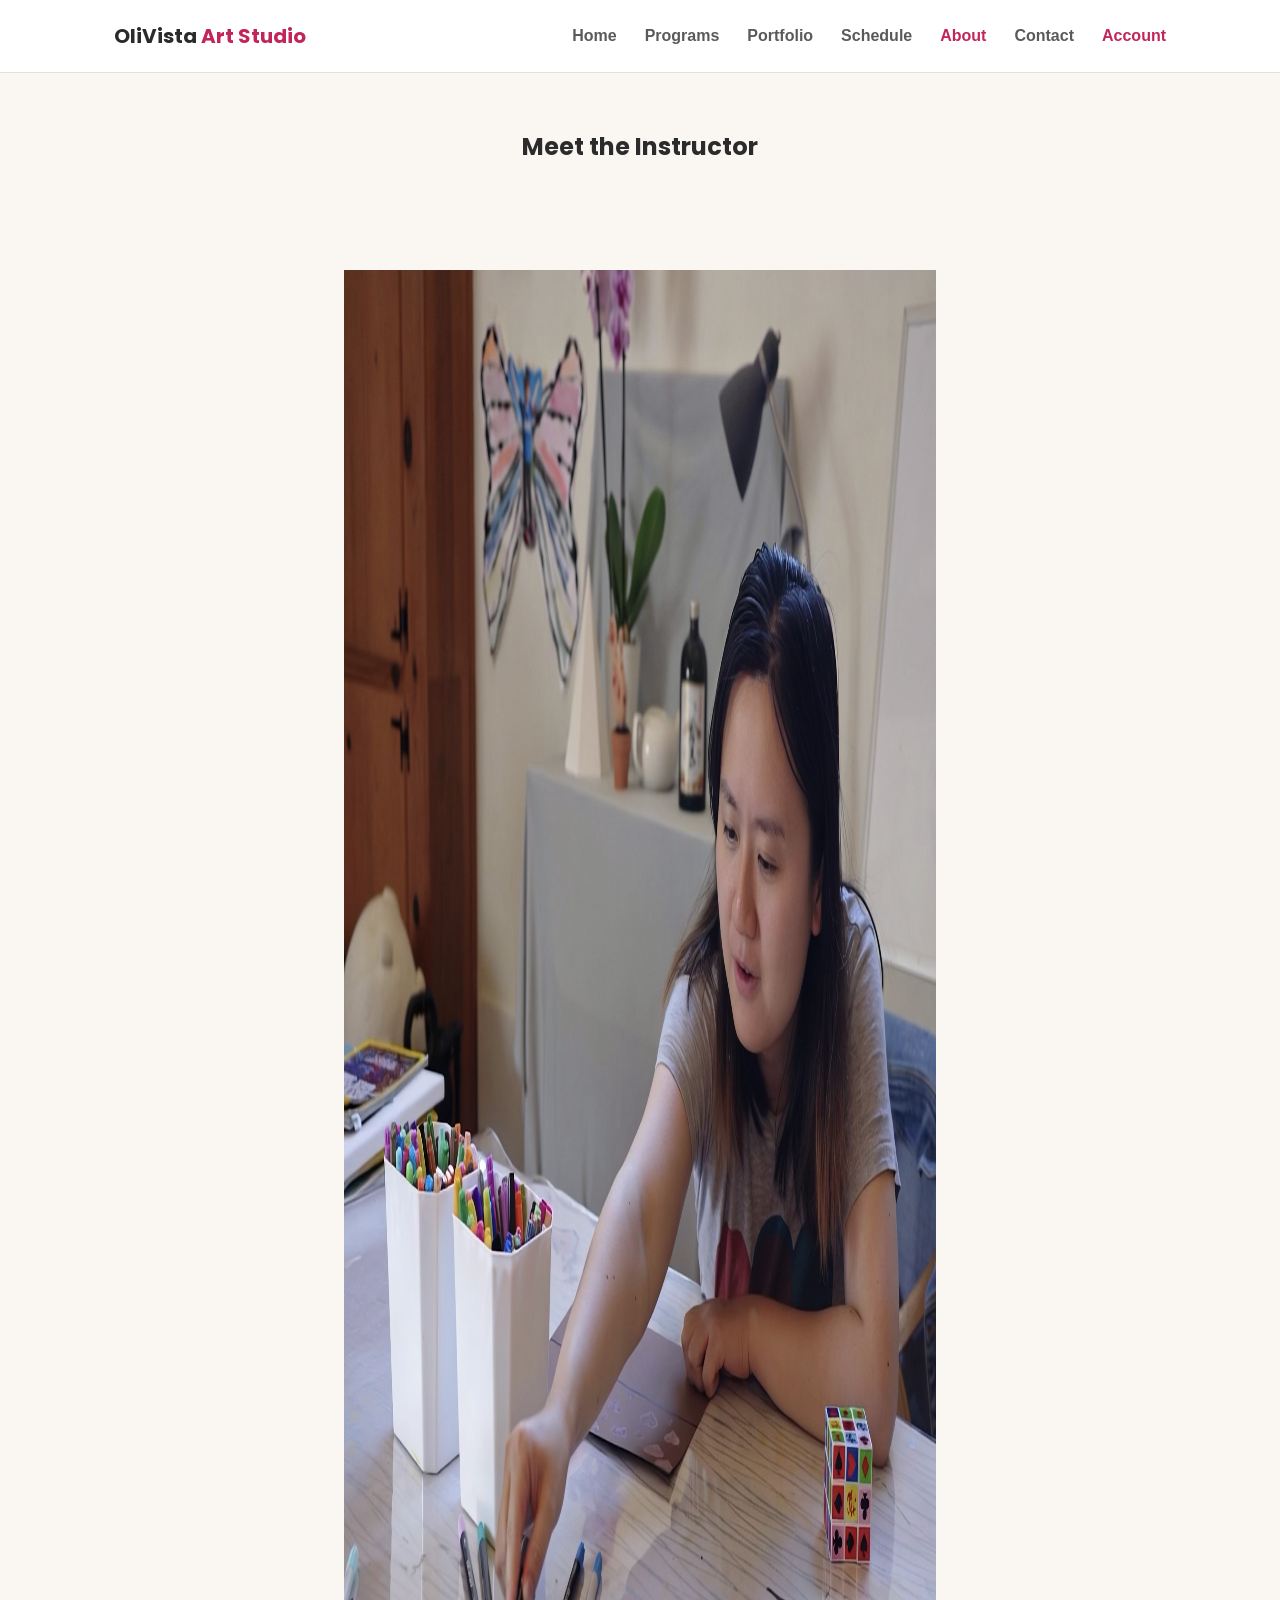
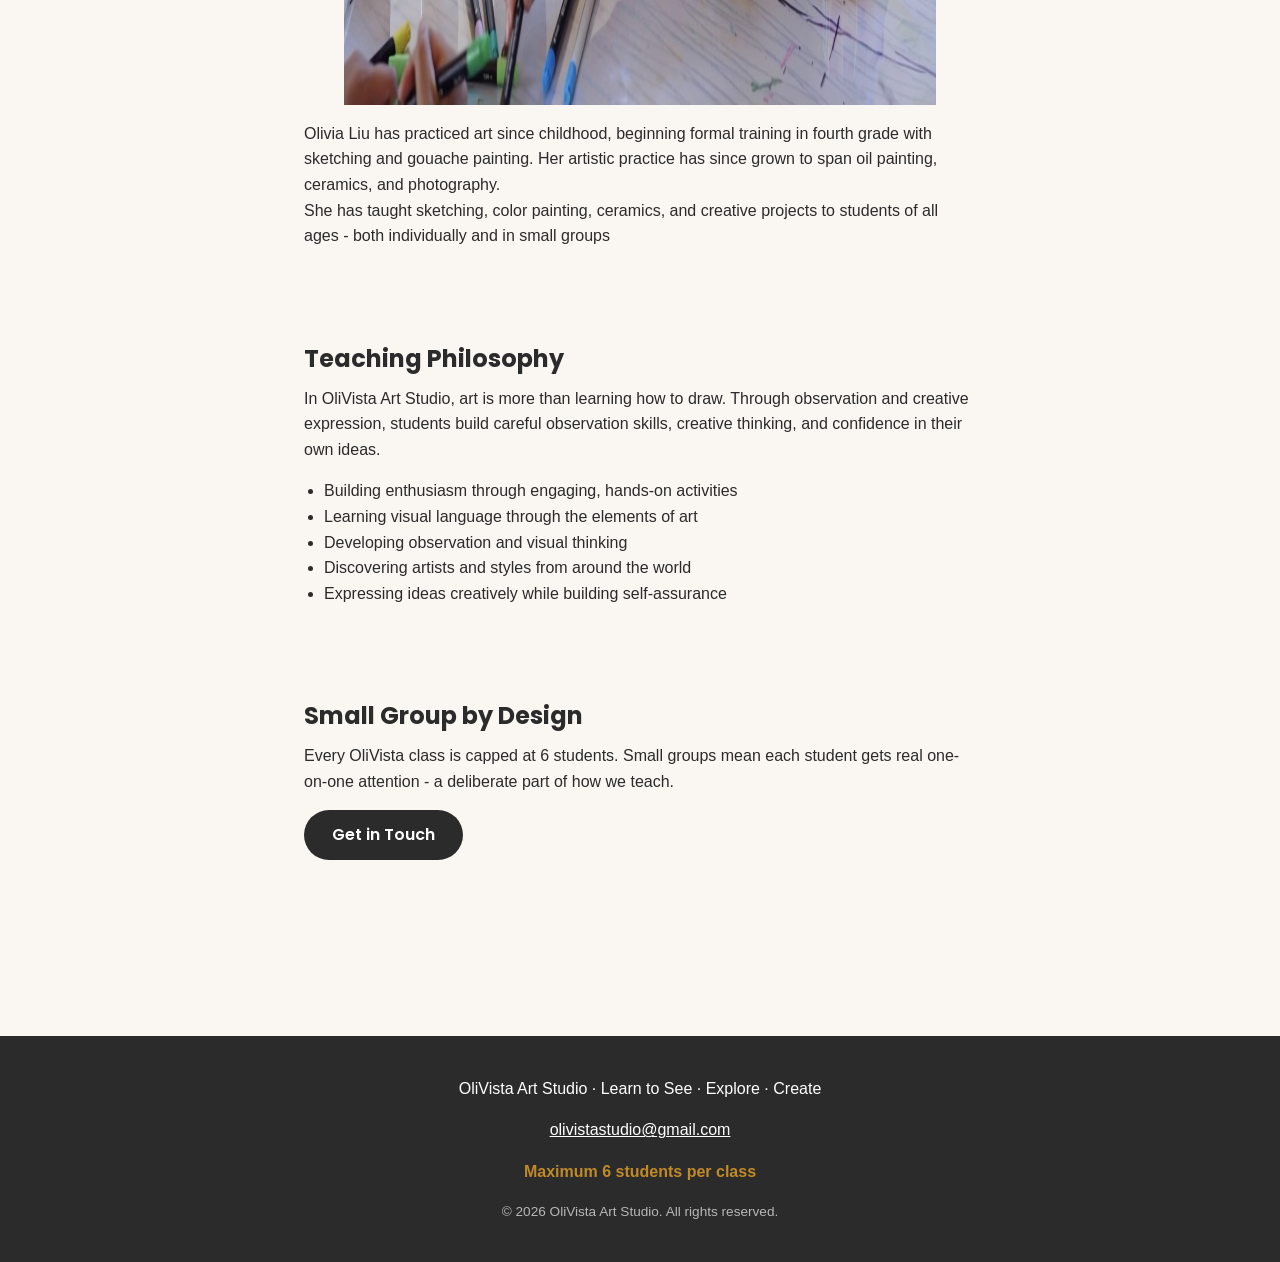
==== commit 10e57b18: "fix: remediate web design guideline issues" ====
--- a/about.html
+++ b/about.html
@@ -17,6 +17,7 @@
 </head>
 
 <body>
+  <a class="skip-link" href="#main-content">Skip to main content</a>
   <header class="site-header">
     <div class="container header-inner"> <a href="index.html" class="logo">OliVista <span>Art Studio</span></a>
       <nav class="site-nav" id="site-nav"> <a href="index.html">Home</a>
@@ -29,17 +30,19 @@
       </button>
     </div>
   </header>
-  <main>
+  <main id="main-content">
     <section class="container about-intro">
       <h1>Meet the Instructor</h1>
     </section>
     <section class="container about-bio">
-      <h2><img src="assets/Olivia_teaching.png" alt="Olivia Liu" width="306" hspace="10" height="240" align="left"></h2>
+      <figure class="about-instructor-photo">
+        <img src="assets/Olivia_teaching.png" alt="Olivia Liu teaching an art class" width="1836" height="1435">
+      </figure>
       <p>Olivia Liu has practiced art since childhood, beginning formal
         training in fourth grade with sketching and gouache painting. Her artistic practice has since grown to
-        span oil painting, ceramics, and photography.</br>
+        span oil painting, ceramics, and photography.<br>
         She has taught sketching, color painting, ceramics, and
-        creative projects to students of all ages — both individually
+        creative projects to students of all ages - both individually
         and in small groups</p>
     </section>
     <section class="container about-philosophy">
@@ -59,9 +62,9 @@
     <section class="container about-class-size">
       <h2>Small Group by Design</h2>
       <p>Every OliVista class is capped at 6 students. Small groups
-        mean each student gets real one-on-one attention — a
+        mean each student gets real one-on-one attention - a
         deliberate part of how we teach.</p>
-      <h2><a class="btn" href="contact.html">Get in Touch</a></h2>
+      <p><a class="btn" href="contact.html">Get in Touch</a></p>
 
     </section>
 
@@ -78,4 +81,4 @@
   <script src="js/nav.js"></script>
 </body>
 
-</html>+</html>
--- a/css/style.css
+++ b/css/style.css
@@ -50,6 +50,34 @@
   display: block;
 }
 
+html {
+  -webkit-tap-highlight-color: rgba(159, 117, 44, 0.2);
+}
+
+a, button, input, select, textarea {
+  touch-action: manipulation;
+}
+
+:focus-visible {
+  outline: 3px solid var(--color-visual-discovery);
+  outline-offset: 3px;
+}
+
+.skip-link {
+  background: var(--color-text);
+  color: #fff;
+  left: 1rem;
+  padding: 0.75rem 1rem;
+  position: fixed;
+  top: 1rem;
+  transform: translateY(-200%);
+  z-index: 1000;
+}
+
+.skip-link:focus-visible {
+  transform: translateY(0);
+}
+
 .container {
   max-width: var(--container-width);
   margin: 0 auto;
@@ -74,6 +102,59 @@
   transform: translateY(-2px);
   opacity: 0.92;
 }
+
+/* Admin CMS */
+.admin-body { background: #f4f0e9; }
+.admin-layout { min-height: 100vh; display: flex; }
+.admin-sidebar { width: 250px; flex: 0 0 250px; background: #2b2b2b; color: #fff; padding: 28px 18px; display: flex; flex-direction: column; }
+.admin-brand { color: #fff; font: 700 1.15rem var(--font-heading); text-decoration: none; padding: 0 12px 28px; }
+.admin-brand span { color: #e2ad48; }
+.admin-nav { display: grid; gap: 4px; }
+.admin-nav a, .admin-sidebar-footer a { color: #d8d2c8; text-decoration: none; border-radius: 8px; padding: 11px 12px; font-weight: 600; }
+.admin-nav a:hover, .admin-nav a.active { color: #fff; background: #4a4742; }
+.admin-sidebar-footer { margin-top: auto; display: grid; gap: 12px; }
+.admin-sidebar-footer .btn { color: #2b2b2b; background: #fff; }
+.admin-content { flex: 1; min-width: 0; padding: 52px clamp(24px, 5vw, 72px); }
+.admin-content h1 { font-size: clamp(2rem, 3vw, 3rem); }
+.admin-notice { background: #dcefdc; border: 1px solid #a9cfaa; border-radius: 8px; color: #285b2d; font-weight: 600; margin: 0 0 22px; padding: 11px 14px; }
+.stat-grid, .quick-link-grid { display: grid; grid-template-columns: repeat(3, minmax(0, 1fr)); gap: 18px; margin: 28px 0 52px; }
+.stat-card, .quick-link { background: #fff; border: 1px solid var(--color-border); border-radius: var(--radius); padding: 24px; text-decoration: none; box-shadow: 0 8px 24px rgba(43,43,43,.04); }
+.stat-card:hover, .quick-link:hover { transform: translateY(-2px); }
+.stat-number { display: block; color: var(--color-visual-discovery); font: 700 2.2rem var(--font-heading); }
+.stat-label { color: var(--color-text-muted); font-weight: 600; }
+.quick-link-grid { margin-top: 16px; }
+.quick-link h3 { font-size: 1rem; }
+.quick-link p { color: var(--color-text-muted); margin: 0; }
+.admin-crud-header { display: flex; align-items: center; justify-content: space-between; gap: 18px; margin-bottom: 22px; }
+.admin-table-wrapper { overflow-x: auto; background: #fff; border: 1px solid var(--color-border); border-radius: var(--radius); }
+.admin-table { width: 100%; border-collapse: collapse; min-width: 720px; }
+.admin-table th, .admin-table td { padding: 14px 16px; text-align: left; border-bottom: 1px solid var(--color-border); white-space: nowrap; }
+.admin-table th { background: #f8f5ef; font: 600 .8rem var(--font-heading); text-transform: uppercase; letter-spacing: .04em; }
+.admin-table tr:last-child td { border-bottom: 0; }
+.admin-table .btn { margin-right: 6px; padding: 7px 13px; font-size: .8rem; }
+.btn-sm { padding: 9px 16px; font-size: .85rem; }
+.btn-secondary { color: var(--color-text); background: #e8e2d8; }
+.btn-danger { background: #a63d47; }
+.admin-form { background: #fff; border: 1px solid var(--color-border); border-radius: var(--radius); padding: 26px; margin-bottom: 24px; max-width: 900px; }
+.admin-form label { display: block; margin: 0 0 16px; font-weight: 600; }
+.admin-form input, .admin-form textarea, .admin-form select { display: block; width: 100%; margin-top: 6px; border: 1px solid #d8d0c4; border-radius: 7px; padding: 10px 12px; font: inherit; background: #fff; }
+.admin-form .checkbox-label { display: flex; align-items: center; gap: 8px; }
+.admin-form .checkbox-label input { width: auto; margin: 0; }
+.admin-form textarea { min-height: 88px; resize: vertical; }
+.admin-form .form-row { display: grid; grid-template-columns: repeat(2, minmax(0, 1fr)); gap: 16px; }
+.day-picker { margin: 0 0 16px; padding: 14px; border: 1px solid var(--color-border); border-radius: 7px; }
+.day-picker legend { padding: 0 5px; font-weight: 600; }
+.day-picker .hint { color: var(--color-text-muted); font-size: .85rem; }
+.day-picker > div { display: flex; flex-wrap: wrap; gap: 8px 16px; }
+.day-picker label { display: inline-flex; align-items: center; gap: 6px; margin: 0; font-weight: 500; }
+.day-picker input { width: auto; margin: 0; }
+.form-actions { display: flex; gap: 10px; margin-top: 20px; }
+.status-badge { display: inline-block; padding: 3px 9px; border-radius: 999px; font-size: .8rem; font-weight: 600; background: #e8e2d8; }
+.status-confirmed { color: #35643b; background: #dcefdc; }
+.status-pending { color: #805b1d; background: #fff0c8; }
+.status-cancelled { color: #88343d; background: #f7d9dc; }
+.status-date-passed { color: #5c5d61; background: #ececef; }
+@media (max-width: 760px) { .admin-layout { display: block; } .admin-sidebar { width: 100%; padding: 18px; } .admin-brand { padding-bottom: 14px; } .admin-nav { display: flex; overflow-x: auto; } .admin-nav a { white-space: nowrap; } .admin-sidebar-footer { display: flex; margin-top: 14px; align-items: center; } .admin-content { padding: 32px 18px; } .stat-grid, .quick-link-grid, .admin-form .form-row { grid-template-columns: 1fr; margin-bottom: 30px; } }
 
 .btn-visual-discovery { background: var(--color-visual-discovery); }
 .btn-creative-foundations { background: var(--color-creative-foundations); }
@@ -223,8 +304,9 @@
 .hero-overlay {
   position: absolute;
   top: 50%;
-  left: 6%;
+  left: 50%;
   transform: translateY(-50%);
+  width: 45%;
   max-width: 45%;
   text-align: left;
   padding: 0 24px;
@@ -288,14 +370,44 @@
 }
 
 @media (max-width: 720px) {
+  .hero-banner {
+    min-height: 220px;
+    overflow: hidden;
+    background: #e5e2dd;
+  }
+
+  .hero-banner img {
+    width: 100%;
+    height: 220px;
+    object-fit: cover;
+    object-position: right center;
+  }
+
   .hero-overlay {
-    position: relative;
-    top: auto;
-    left: auto;
-    transform: none;
-    max-width: 100%;
-    text-align: center;
-    padding: 40px 24px 60px;
+    top: 50%;
+    left: 50%;
+    width: 50%;
+    max-width: none;
+    transform: translateY(-50%);
+    text-align: left;
+    padding: 12px 16px;
+  }
+
+  .hero-overlay h1 {
+    font-size: clamp(1.35rem, 7vw, 2rem);
+    line-height: 1.05;
+    margin-bottom: 6px;
+  }
+
+  .hero-overlay .tagline {
+    font-size: clamp(0.7rem, 3.2vw, 0.95rem);
+    line-height: 1.25;
+    margin-bottom: 10px;
+  }
+
+  .hero-overlay .btn {
+    padding: 8px 14px;
+    font-size: 0.75rem;
   }
 }
 
@@ -383,6 +495,22 @@
 .programs-intro {
   padding: 60px 24px 20px;
   text-align: center;
+}
+
+.schedule-enroll-banner {
+  background: #fff3cd;
+  border: 1px solid #e4c766;
+  border-radius: 8px;
+  color: #6b4f00;
+  margin: 18px auto 0;
+  max-width: 520px;
+  padding: 12px 16px;
+}
+
+.calendar-load-error {
+  display: grid;
+  gap: 1rem;
+  justify-items: start;
 }
 
 .program-section {
@@ -550,15 +678,41 @@
 .age-mapping-young-photographer { border-left: 4px solid var(--color-young-photographer); }
 
 @media (max-width: 720px) {
+  .age-mapping {
+    padding: 0 16px 32px;
+  }
+
+  .age-mapping-table {
+    border: 0;
+    border-radius: 0;
+    background: transparent;
+    overflow: visible;
+  }
+
   .age-mapping-header {
-    display: none;
+    display: grid;
+    grid-template-columns: auto minmax(0, 1fr) minmax(0, 1fr);
+    margin-bottom: 8px;
+    border-radius: 8px;
+    font-size: 0.7rem;
+  }
+
+  .age-mapping-header .age-mapping-label {
+    padding: 8px 10px;
   }
 
   .age-mapping-row {
-    grid-template-columns: 1fr auto;
+    grid-template-columns: minmax(0, 1fr) auto;
     grid-template-rows: auto auto;
     padding: 16px;
     gap: 0;
+    margin-bottom: 12px;
+    border: 1px solid var(--color-border);
+    border-bottom: 1px solid var(--color-border);
+    border-left-width: 4px;
+    border-radius: var(--radius);
+    background: var(--color-surface);
+    box-shadow: 0 5px 16px rgba(43, 43, 43, 0.06);
   }
 
   .age-mapping-cell {
@@ -577,6 +731,8 @@
     grid-column: 1;
     grid-row: 2;
     align-self: center;
+    min-width: 0;
+    font-size: 0.95rem;
   }
 
   .age-mapping-focus {
@@ -597,6 +753,18 @@
 @media (max-width: 800px) {
   .program-grid {
     grid-template-columns: 1fr;
+  }
+
+  .program-visual {
+    padding: 24px;
+  }
+
+  .program-photo {
+    display: block;
+    width: 100%;
+    height: auto;
+    float: none;
+    object-fit: contain;
   }
 
   .program-section.reverse .program-visual {
@@ -690,7 +858,7 @@
   cursor: pointer;
   font-family: var(--font-body);
   color: var(--color-text-muted);
-  transition: all 0.15s;
+  transition: background-color 0.15s, border-color 0.15s, color 0.15s;
 }
 
 .semester-tab:hover {
@@ -1675,10 +1843,18 @@
   font-family: var(--font-body);
 }
 
-.registration-form input:focus,
-.registration-form textarea:focus {
-  outline: none;
+.registration-form input:focus-visible,
+.registration-form textarea:focus-visible {
   border-color: var(--color-visual-discovery);
+}
+
+@media (prefers-reduced-motion: reduce) {
+  *, *::before, *::after {
+    animation-duration: 0.01ms !important;
+    animation-iteration-count: 1 !important;
+    scroll-behavior: auto !important;
+    transition-duration: 0.01ms !important;
+  }
 }
 
 .readonly-input {
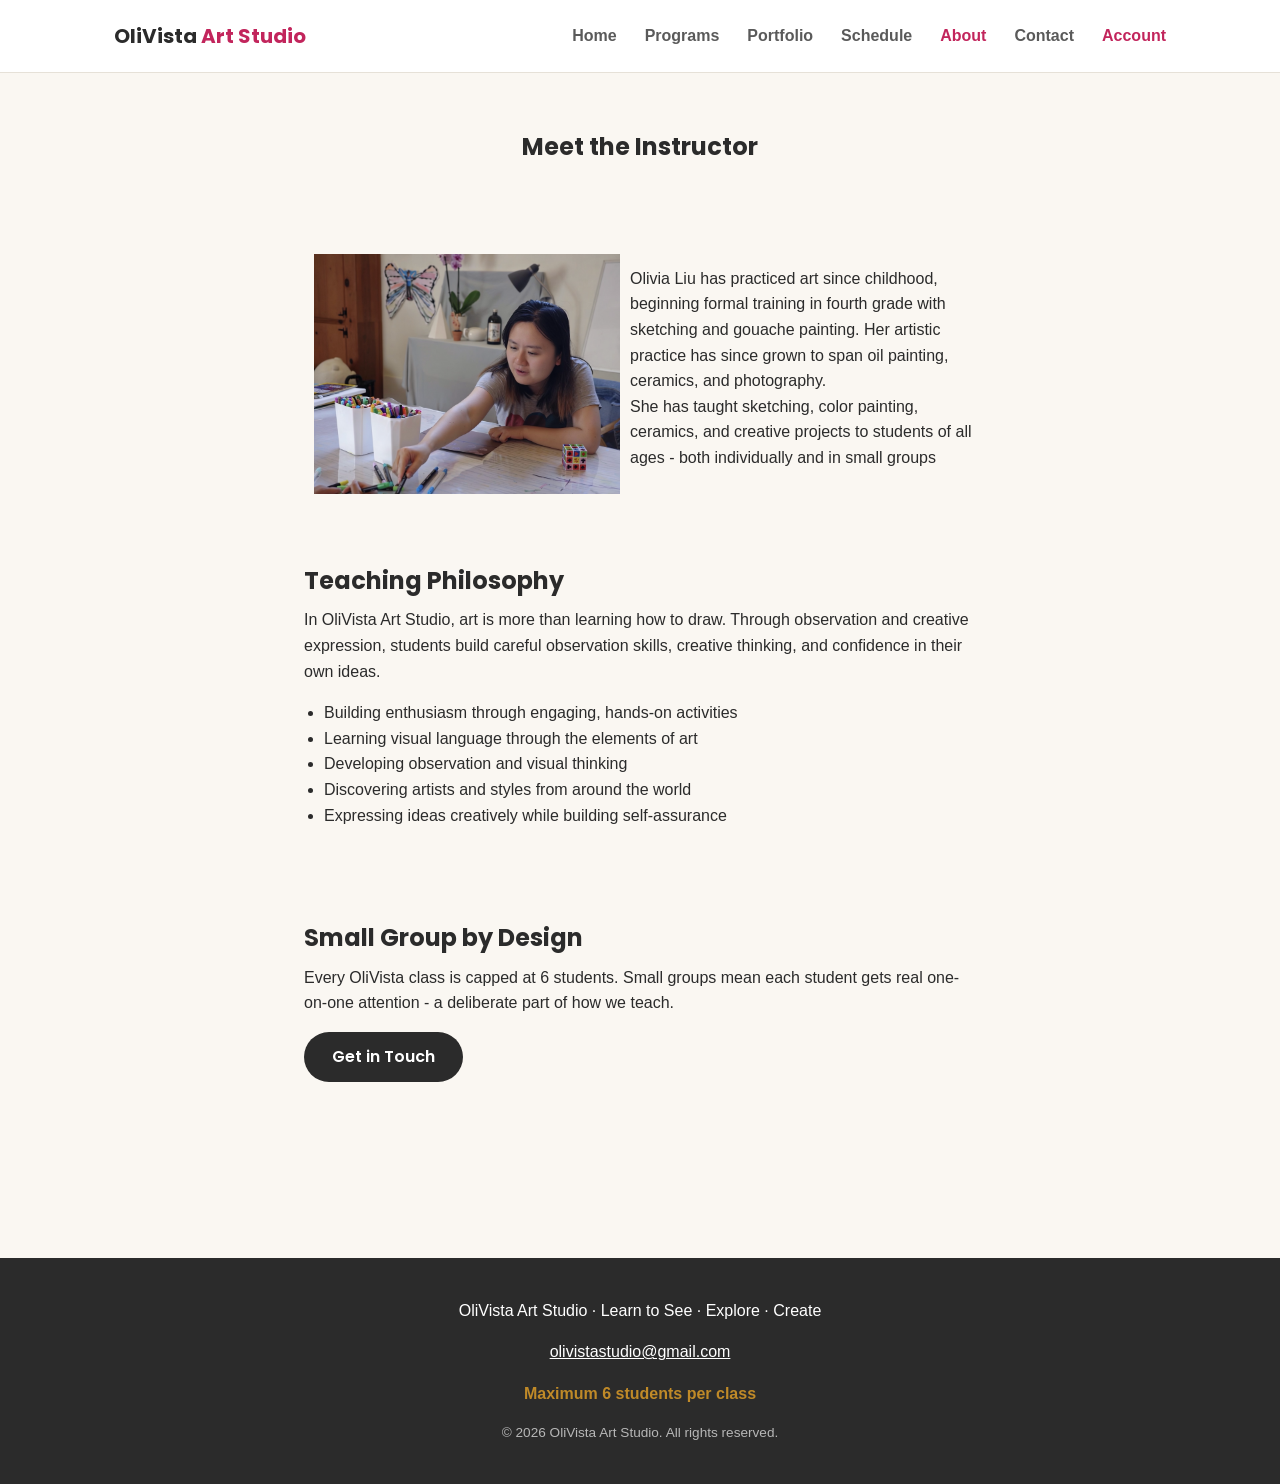
==== commit 086ddf37: "fix: preserve instructor and QR presentation" ====
--- a/about.html
+++ b/about.html
@@ -35,9 +35,7 @@
       <h1>Meet the Instructor</h1>
     </section>
     <section class="container about-bio">
-      <figure class="about-instructor-photo">
-        <img src="assets/Olivia_teaching.png" alt="Olivia Liu teaching an art class" width="1836" height="1435">
-      </figure>
+      <h2><img src="assets/Olivia_teaching.png" alt="Olivia Liu" width="306" hspace="10" height="240" align="left"></h2>
       <p>Olivia Liu has practiced art since childhood, beginning formal
         training in fourth grade with sketching and gouache painting. Her artistic practice has since grown to
         span oil painting, ceramics, and photography.<br>
--- a/css/style.css
+++ b/css/style.css
@@ -810,8 +810,11 @@
 }
 
 .qr-code {
+  aspect-ratio: 1;
+  height: 200px;
   max-width: 200px;
   margin: 12px auto;
+  object-fit: cover;
   border: 1px solid var(--color-border);
   border-radius: 8px;
 }
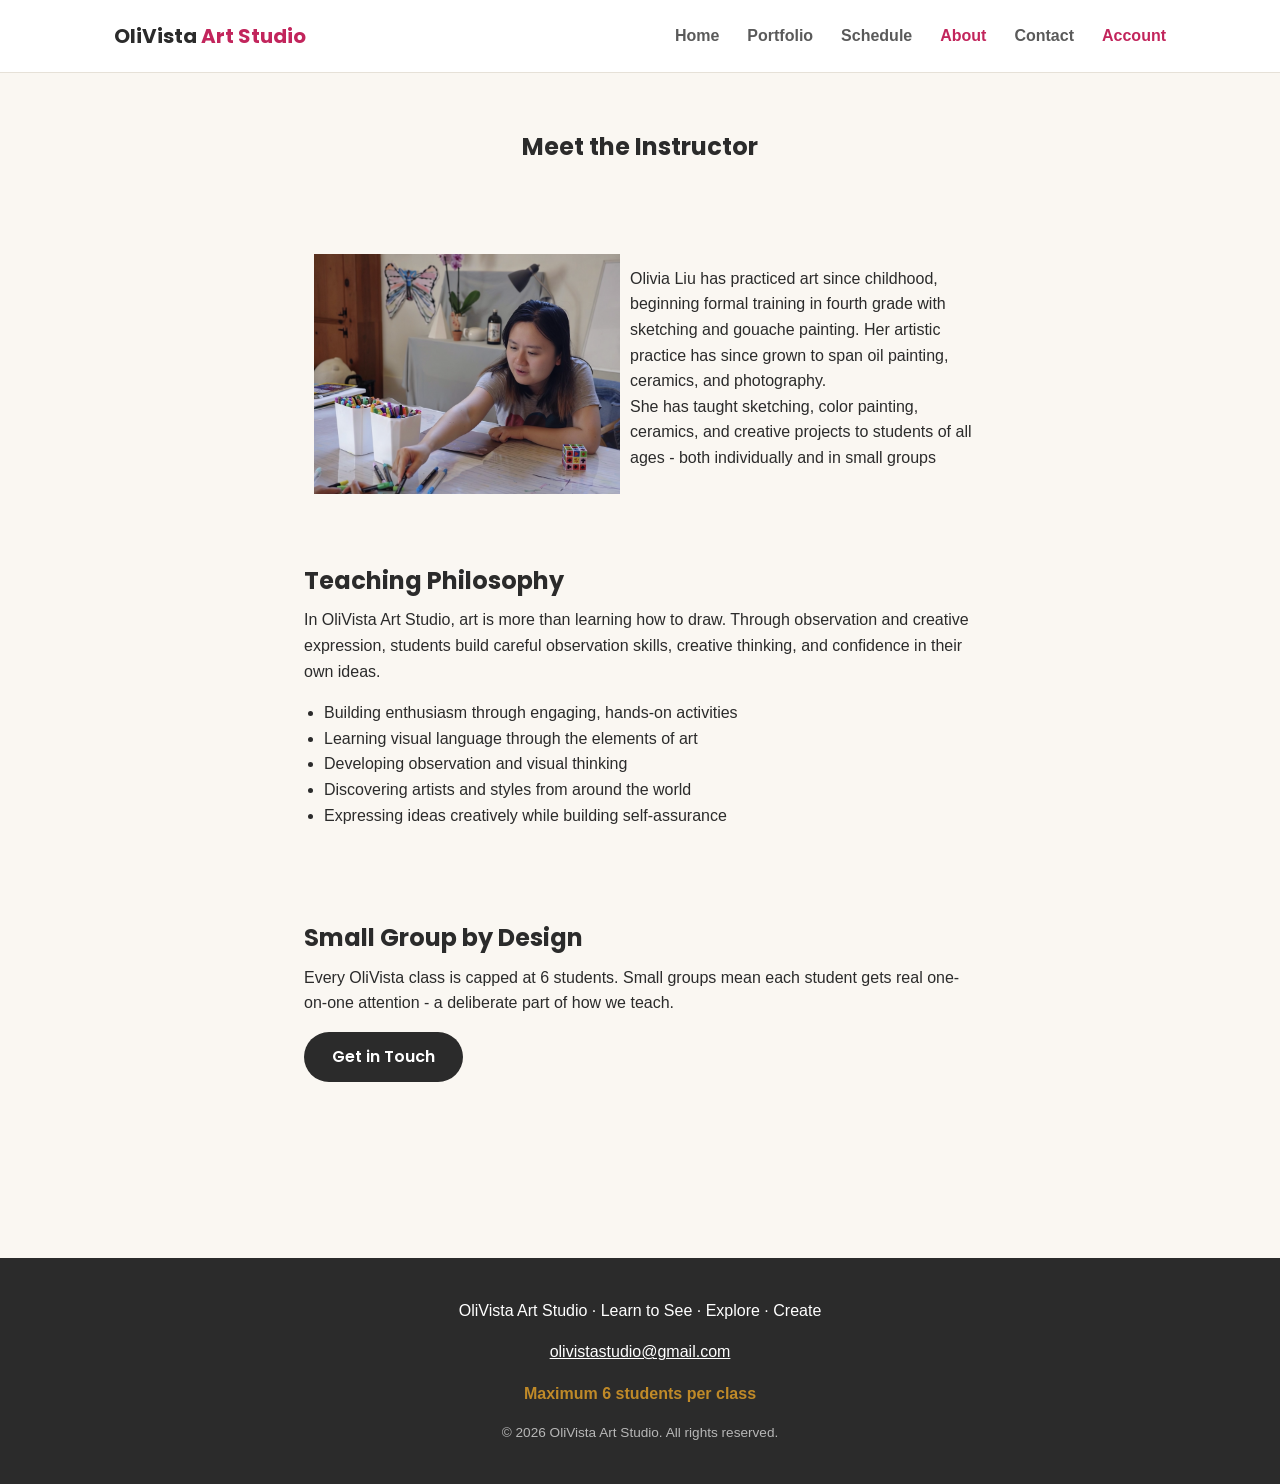
==== commit c19cb137: "refactor: remove programs tab from headers" ====
--- a/about.html
+++ b/about.html
@@ -21,7 +21,7 @@
   <header class="site-header">
     <div class="container header-inner"> <a href="index.html" class="logo">OliVista <span>Art Studio</span></a>
       <nav class="site-nav" id="site-nav"> <a href="index.html">Home</a>
-        <a href="programs.html">Programs</a> <a href="portfolio.html">Portfolio</a> <a href="schedule.html">Schedule</a>
+        <a href="portfolio.html">Portfolio</a> <a href="schedule.html">Schedule</a>
         <a href="about.html" class="is-active">About</a> <a href="contact.html">Contact</a>
         <a href="account.html" class="nav-account">Account</a>
       </nav>
--- a/css/style.css
+++ b/css/style.css
@@ -497,6 +497,11 @@
   text-align: center;
 }
 
+#programs,
+.program-section {
+  scroll-margin-top: 88px;
+}
+
 .schedule-enroll-banner {
   background: #fff3cd;
   border: 1px solid #e4c766;
@@ -528,6 +533,14 @@
 .program-visual {
   border-radius: var(--radius);
   padding: 40px;
+}
+
+.program-photo {
+  display: block;
+  width: 100%;
+  height: auto;
+  float: none;
+  object-fit: contain;
 }
 
 .program-visual-discovery .program-visual { background: #fbe3ec; }
@@ -759,14 +772,6 @@
     padding: 24px;
   }
 
-  .program-photo {
-    display: block;
-    width: 100%;
-    height: auto;
-    float: none;
-    object-fit: contain;
-  }
-
   .program-section.reverse .program-visual {
     order: -1;
   }
@@ -974,6 +979,8 @@
 .calendar-class-cell {
   padding: 0.3rem;
   align-items: stretch;
+  flex-direction: column;
+  gap: 0.3rem;
 }
 
 /* The class card (clickable link) */
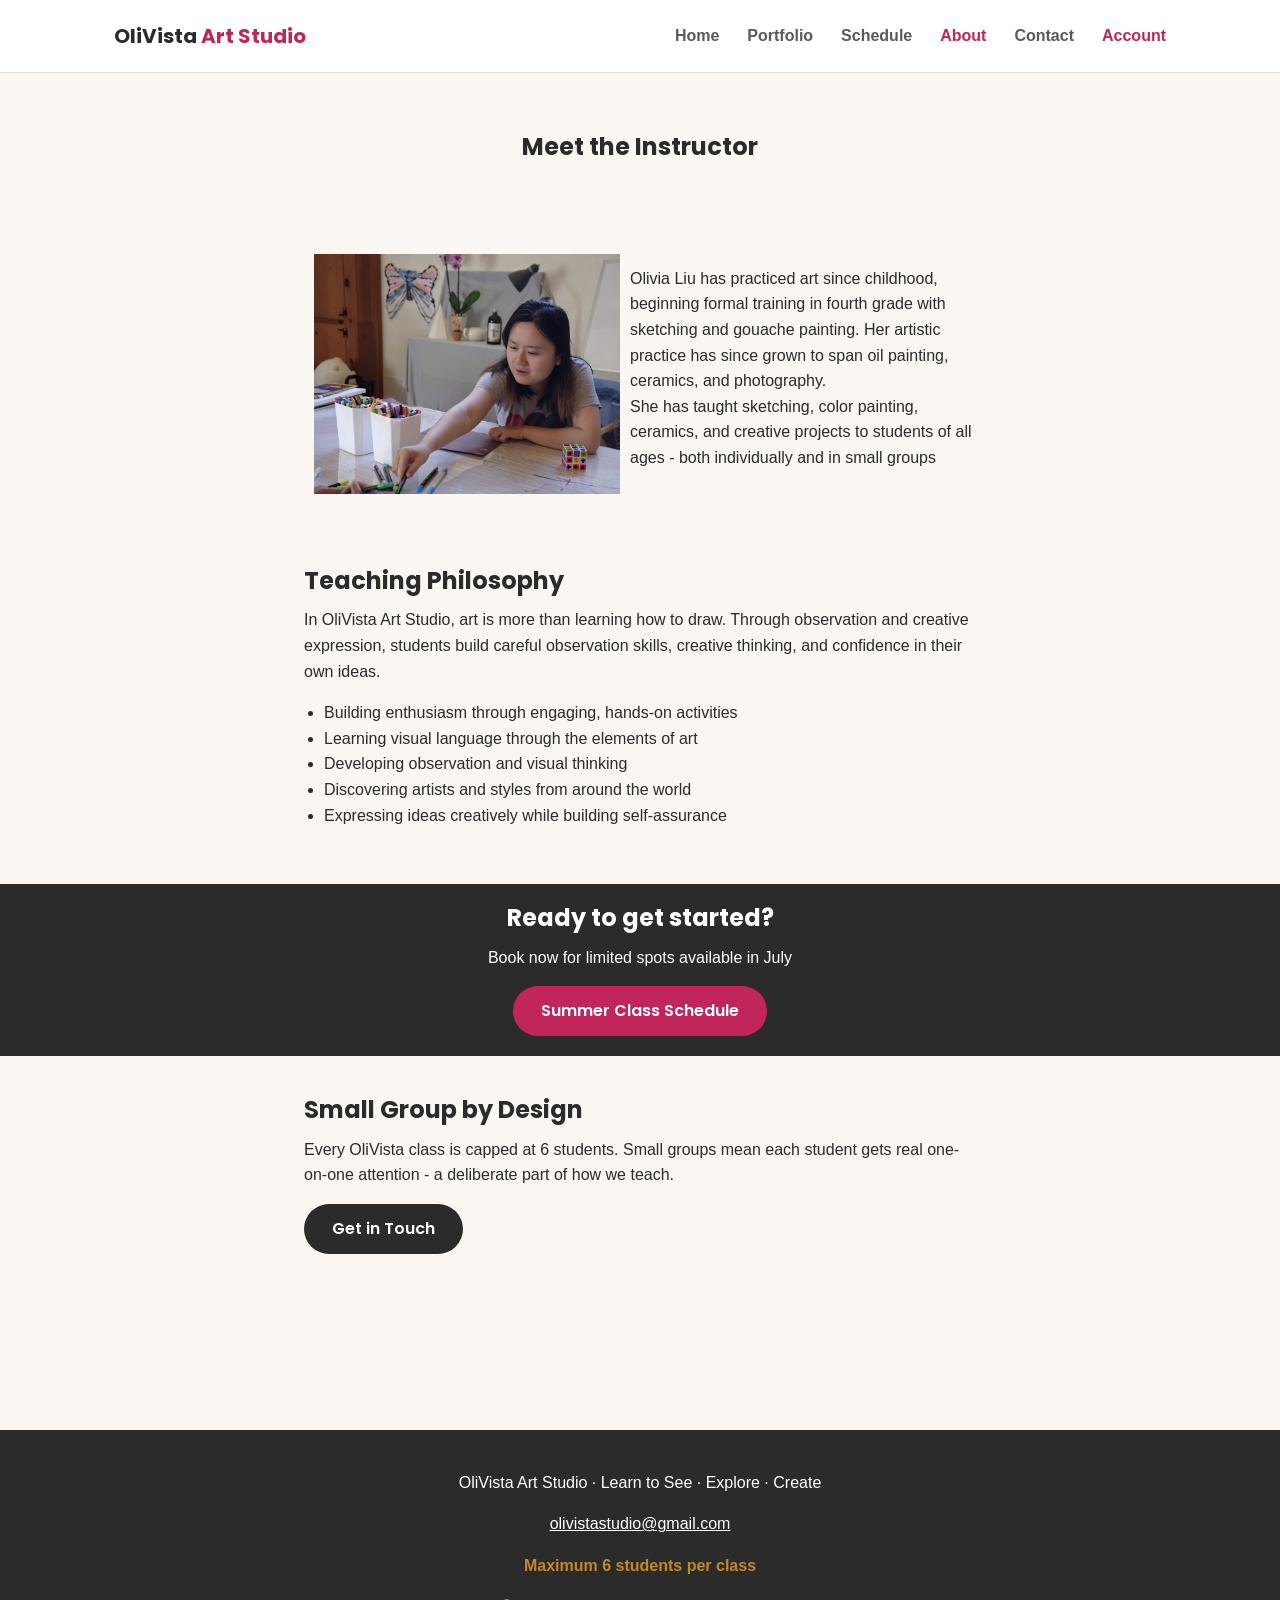
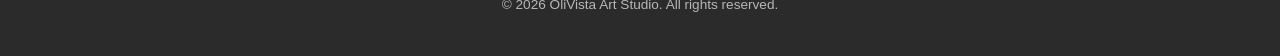
==== commit 293b4ad4: "baked schedule page instant page load" ====
--- a/about.html
+++ b/about.html
@@ -57,6 +57,14 @@
         <li>Expressing ideas creatively while building self-assurance</li>
       </ul>
     </section>
+    <section class="cta-banner">
+      <div class="container">
+        <h2>Ready to get started?</h2>
+        <p>Book now for limited spots available in July</p>
+        <a class="btn" href="schedule.html">Summer Class Schedule</a>
+      </div>
+    </section>
+
     <section class="container about-class-size">
       <h2>Small Group by Design</h2>
       <p>Every OliVista class is capped at 6 students. Small groups
@@ -79,4 +87,4 @@
   <script src="js/nav.js"></script>
 </body>
 
-</html>
+</html>
--- a/css/style.css
+++ b/css/style.css
@@ -30,7 +30,9 @@
   line-height: 1.6;
 }
 
-h1, h2, h3 {
+h1,
+h2,
+h3 {
   font-family: var(--font-heading);
   font-weight: 700;
   line-height: 1.2;
@@ -45,7 +47,8 @@
   color: inherit;
 }
 
-img, svg {
+img,
+svg {
   max-width: 100%;
   display: block;
 }
@@ -54,7 +57,11 @@
   -webkit-tap-highlight-color: rgba(159, 117, 44, 0.2);
 }
 
-a, button, input, select, textarea {
+a,
+button,
+input,
+select,
+textarea {
   touch-action: manipulation;
 }
 
@@ -104,62 +111,371 @@
 }
 
 /* Admin CMS */
-.admin-body { background: #f4f0e9; }
-.admin-layout { min-height: 100vh; display: flex; }
-.admin-sidebar { width: 250px; flex: 0 0 250px; background: #2b2b2b; color: #fff; padding: 28px 18px; display: flex; flex-direction: column; }
-.admin-brand { color: #fff; font: 700 1.15rem var(--font-heading); text-decoration: none; padding: 0 12px 28px; }
-.admin-brand span { color: #e2ad48; }
-.admin-nav { display: grid; gap: 4px; }
-.admin-nav a, .admin-sidebar-footer a { color: #d8d2c8; text-decoration: none; border-radius: 8px; padding: 11px 12px; font-weight: 600; }
-.admin-nav a:hover, .admin-nav a.active { color: #fff; background: #4a4742; }
-.admin-sidebar-footer { margin-top: auto; display: grid; gap: 12px; }
-.admin-sidebar-footer .btn { color: #2b2b2b; background: #fff; }
-.admin-content { flex: 1; min-width: 0; padding: 52px clamp(24px, 5vw, 72px); }
-.admin-content h1 { font-size: clamp(2rem, 3vw, 3rem); }
-.admin-notice { background: #dcefdc; border: 1px solid #a9cfaa; border-radius: 8px; color: #285b2d; font-weight: 600; margin: 0 0 22px; padding: 11px 14px; }
-.stat-grid, .quick-link-grid { display: grid; grid-template-columns: repeat(3, minmax(0, 1fr)); gap: 18px; margin: 28px 0 52px; }
-.stat-card, .quick-link { background: #fff; border: 1px solid var(--color-border); border-radius: var(--radius); padding: 24px; text-decoration: none; box-shadow: 0 8px 24px rgba(43,43,43,.04); }
-.stat-card:hover, .quick-link:hover { transform: translateY(-2px); }
-.stat-number { display: block; color: var(--color-visual-discovery); font: 700 2.2rem var(--font-heading); }
-.stat-label { color: var(--color-text-muted); font-weight: 600; }
-.quick-link-grid { margin-top: 16px; }
-.quick-link h3 { font-size: 1rem; }
-.quick-link p { color: var(--color-text-muted); margin: 0; }
-.admin-crud-header { display: flex; align-items: center; justify-content: space-between; gap: 18px; margin-bottom: 22px; }
-.admin-table-wrapper { overflow-x: auto; background: #fff; border: 1px solid var(--color-border); border-radius: var(--radius); }
-.admin-table { width: 100%; border-collapse: collapse; min-width: 720px; }
-.admin-table th, .admin-table td { padding: 14px 16px; text-align: left; border-bottom: 1px solid var(--color-border); white-space: nowrap; }
-.admin-table th { background: #f8f5ef; font: 600 .8rem var(--font-heading); text-transform: uppercase; letter-spacing: .04em; }
-.admin-table tr:last-child td { border-bottom: 0; }
-.admin-table .btn { margin-right: 6px; padding: 7px 13px; font-size: .8rem; }
-.btn-sm { padding: 9px 16px; font-size: .85rem; }
-.btn-secondary { color: var(--color-text); background: #e8e2d8; }
-.btn-danger { background: #a63d47; }
-.admin-form { background: #fff; border: 1px solid var(--color-border); border-radius: var(--radius); padding: 26px; margin-bottom: 24px; max-width: 900px; }
-.admin-form label { display: block; margin: 0 0 16px; font-weight: 600; }
-.admin-form input, .admin-form textarea, .admin-form select { display: block; width: 100%; margin-top: 6px; border: 1px solid #d8d0c4; border-radius: 7px; padding: 10px 12px; font: inherit; background: #fff; }
-.admin-form .checkbox-label { display: flex; align-items: center; gap: 8px; }
-.admin-form .checkbox-label input { width: auto; margin: 0; }
-.admin-form textarea { min-height: 88px; resize: vertical; }
-.admin-form .form-row { display: grid; grid-template-columns: repeat(2, minmax(0, 1fr)); gap: 16px; }
-.day-picker { margin: 0 0 16px; padding: 14px; border: 1px solid var(--color-border); border-radius: 7px; }
-.day-picker legend { padding: 0 5px; font-weight: 600; }
-.day-picker .hint { color: var(--color-text-muted); font-size: .85rem; }
-.day-picker > div { display: flex; flex-wrap: wrap; gap: 8px 16px; }
-.day-picker label { display: inline-flex; align-items: center; gap: 6px; margin: 0; font-weight: 500; }
-.day-picker input { width: auto; margin: 0; }
-.form-actions { display: flex; gap: 10px; margin-top: 20px; }
-.status-badge { display: inline-block; padding: 3px 9px; border-radius: 999px; font-size: .8rem; font-weight: 600; background: #e8e2d8; }
-.status-confirmed { color: #35643b; background: #dcefdc; }
-.status-pending { color: #805b1d; background: #fff0c8; }
-.status-cancelled { color: #88343d; background: #f7d9dc; }
-.status-date-passed { color: #5c5d61; background: #ececef; }
-@media (max-width: 760px) { .admin-layout { display: block; } .admin-sidebar { width: 100%; padding: 18px; } .admin-brand { padding-bottom: 14px; } .admin-nav { display: flex; overflow-x: auto; } .admin-nav a { white-space: nowrap; } .admin-sidebar-footer { display: flex; margin-top: 14px; align-items: center; } .admin-content { padding: 32px 18px; } .stat-grid, .quick-link-grid, .admin-form .form-row { grid-template-columns: 1fr; margin-bottom: 30px; } }
-
-.btn-visual-discovery { background: var(--color-visual-discovery); }
-.btn-creative-foundations { background: var(--color-creative-foundations); }
-.btn-portfolio-studio { background: var(--color-portfolio-studio); }
-.btn-young-photographer { background: var(--color-young-photographer); }
+.admin-body {
+  background: #f4f0e9;
+}
+
+.admin-layout {
+  min-height: 100vh;
+  display: flex;
+}
+
+.admin-sidebar {
+  width: 250px;
+  flex: 0 0 250px;
+  background: #2b2b2b;
+  color: #fff;
+  padding: 28px 18px;
+  display: flex;
+  flex-direction: column;
+}
+
+.admin-brand {
+  color: #fff;
+  font: 700 1.15rem var(--font-heading);
+  text-decoration: none;
+  padding: 0 12px 28px;
+}
+
+.admin-brand span {
+  color: #e2ad48;
+}
+
+.admin-nav {
+  display: grid;
+  gap: 4px;
+}
+
+.admin-nav a,
+.admin-sidebar-footer a {
+  color: #d8d2c8;
+  text-decoration: none;
+  border-radius: 8px;
+  padding: 11px 12px;
+  font-weight: 600;
+}
+
+.admin-nav a:hover,
+.admin-nav a.active {
+  color: #fff;
+  background: #4a4742;
+}
+
+.admin-sidebar-footer {
+  margin-top: auto;
+  display: grid;
+  gap: 12px;
+}
+
+.admin-sidebar-footer .btn {
+  color: #2b2b2b;
+  background: #fff;
+}
+
+.admin-content {
+  flex: 1;
+  min-width: 0;
+  padding: 52px clamp(24px, 5vw, 72px);
+}
+
+.admin-content h1 {
+  font-size: clamp(2rem, 3vw, 3rem);
+}
+
+.admin-notice {
+  background: #dcefdc;
+  border: 1px solid #a9cfaa;
+  border-radius: 8px;
+  color: #285b2d;
+  font-weight: 600;
+  margin: 0 0 22px;
+  padding: 11px 14px;
+}
+
+.stat-grid,
+.quick-link-grid {
+  display: grid;
+  grid-template-columns: repeat(3, minmax(0, 1fr));
+  gap: 18px;
+  margin: 28px 0 52px;
+}
+
+.stat-card,
+.quick-link {
+  background: #fff;
+  border: 1px solid var(--color-border);
+  border-radius: var(--radius);
+  padding: 24px;
+  text-decoration: none;
+  box-shadow: 0 8px 24px rgba(43, 43, 43, .04);
+}
+
+.stat-card:hover,
+.quick-link:hover {
+  transform: translateY(-2px);
+}
+
+.stat-number {
+  display: block;
+  color: var(--color-visual-discovery);
+  font: 700 2.2rem var(--font-heading);
+}
+
+.stat-label {
+  color: var(--color-text-muted);
+  font-weight: 600;
+}
+
+.quick-link-grid {
+  margin-top: 16px;
+}
+
+.quick-link h3 {
+  font-size: 1rem;
+}
+
+.quick-link p {
+  color: var(--color-text-muted);
+  margin: 0;
+}
+
+.admin-crud-header {
+  display: flex;
+  align-items: center;
+  justify-content: space-between;
+  gap: 18px;
+  margin-bottom: 22px;
+}
+
+.admin-table-wrapper {
+  overflow-x: auto;
+  background: #fff;
+  border: 1px solid var(--color-border);
+  border-radius: var(--radius);
+}
+
+.admin-table {
+  width: 100%;
+  border-collapse: collapse;
+  min-width: 720px;
+}
+
+.admin-table th,
+.admin-table td {
+  padding: 14px 16px;
+  text-align: left;
+  border-bottom: 1px solid var(--color-border);
+  white-space: nowrap;
+}
+
+.admin-table th {
+  background: #f8f5ef;
+  font: 600 .8rem var(--font-heading);
+  text-transform: uppercase;
+  letter-spacing: .04em;
+}
+
+.admin-table tr:last-child td {
+  border-bottom: 0;
+}
+
+.admin-table .btn {
+  margin-right: 6px;
+  padding: 7px 13px;
+  font-size: .8rem;
+}
+
+.btn-sm {
+  padding: 9px 16px;
+  font-size: .85rem;
+}
+
+.btn-secondary {
+  color: var(--color-text);
+  background: #e8e2d8;
+}
+
+.btn-danger {
+  background: #a63d47;
+}
+
+.admin-form {
+  background: #fff;
+  border: 1px solid var(--color-border);
+  border-radius: var(--radius);
+  padding: 26px;
+  margin-bottom: 24px;
+  max-width: 900px;
+}
+
+.admin-form label {
+  display: block;
+  margin: 0 0 16px;
+  font-weight: 600;
+}
+
+.admin-form input,
+.admin-form textarea,
+.admin-form select {
+  display: block;
+  width: 100%;
+  margin-top: 6px;
+  border: 1px solid #d8d0c4;
+  border-radius: 7px;
+  padding: 10px 12px;
+  font: inherit;
+  background: #fff;
+}
+
+.admin-form .checkbox-label {
+  display: flex;
+  align-items: center;
+  gap: 8px;
+}
+
+.admin-form .checkbox-label input {
+  width: auto;
+  margin: 0;
+}
+
+.admin-form textarea {
+  min-height: 88px;
+  resize: vertical;
+}
+
+.admin-form .form-row {
+  display: grid;
+  grid-template-columns: repeat(2, minmax(0, 1fr));
+  gap: 16px;
+}
+
+.day-picker {
+  margin: 0 0 16px;
+  padding: 14px;
+  border: 1px solid var(--color-border);
+  border-radius: 7px;
+}
+
+.day-picker legend {
+  padding: 0 5px;
+  font-weight: 600;
+}
+
+.day-picker .hint {
+  color: var(--color-text-muted);
+  font-size: .85rem;
+}
+
+.day-picker>div {
+  display: flex;
+  flex-wrap: wrap;
+  gap: 8px 16px;
+}
+
+.day-picker label {
+  display: inline-flex;
+  align-items: center;
+  gap: 6px;
+  margin: 0;
+  font-weight: 500;
+}
+
+.day-picker input {
+  width: auto;
+  margin: 0;
+}
+
+.form-actions {
+  display: flex;
+  gap: 10px;
+  margin-top: 20px;
+}
+
+.status-badge {
+  display: inline-block;
+  padding: 3px 9px;
+  border-radius: 999px;
+  font-size: .8rem;
+  font-weight: 600;
+  background: #e8e2d8;
+}
+
+.status-confirmed {
+  color: #35643b;
+  background: #dcefdc;
+}
+
+.status-pending {
+  color: #805b1d;
+  background: #fff0c8;
+}
+
+.status-cancelled {
+  color: #88343d;
+  background: #f7d9dc;
+}
+
+.status-date-passed {
+  color: #5c5d61;
+  background: #ececef;
+}
+
+@media (max-width: 760px) {
+  .admin-layout {
+    display: block;
+  }
+
+  .admin-sidebar {
+    width: 100%;
+    padding: 18px;
+  }
+
+  .admin-brand {
+    padding-bottom: 14px;
+  }
+
+  .admin-nav {
+    display: flex;
+    overflow-x: auto;
+  }
+
+  .admin-nav a {
+    white-space: nowrap;
+  }
+
+  .admin-sidebar-footer {
+    display: flex;
+    margin-top: 14px;
+    align-items: center;
+  }
+
+  .admin-content {
+    padding: 32px 18px;
+  }
+
+  .stat-grid,
+  .quick-link-grid,
+  .admin-form .form-row {
+    grid-template-columns: 1fr;
+    margin-bottom: 30px;
+  }
+}
+
+.btn-visual-discovery {
+  background: var(--color-visual-discovery);
+}
+
+.btn-creative-foundations {
+  background: var(--color-creative-foundations);
+}
+
+.btn-portfolio-studio {
+  background: var(--color-portfolio-studio);
+}
+
+.btn-young-photographer {
+  background: var(--color-young-photographer);
+}
 
 /* Header */
 .site-header {
@@ -449,10 +765,21 @@
   letter-spacing: 0.05em;
 }
 
-.teaser-visual-discovery { background: var(--color-visual-discovery); }
-.teaser-creative-foundations { background: var(--color-creative-foundations); }
-.teaser-portfolio-studio { background: var(--color-portfolio-studio); }
-.teaser-young-photographer { background: var(--color-young-photographer); }
+.teaser-visual-discovery {
+  background: var(--color-visual-discovery);
+}
+
+.teaser-creative-foundations {
+  background: var(--color-creative-foundations);
+}
+
+.teaser-portfolio-studio {
+  background: var(--color-portfolio-studio);
+}
+
+.teaser-young-photographer {
+  background: var(--color-young-photographer);
+}
 
 /* Philosophy teaser */
 .philosophy-teaser {
@@ -475,7 +802,7 @@
   background: var(--color-text);
   color: #fff;
   text-align: center;
-  padding: 60px 24px;
+  padding: 20px 24px;
 }
 
 .cta-banner h2 {
@@ -543,19 +870,41 @@
   object-fit: contain;
 }
 
-.program-visual-discovery .program-visual { background: #fbe3ec; }
-.program-creative-foundations .program-visual { background: #eef0e2; }
-.program-portfolio-studio .program-visual { background: #f8ecd8; }
-.program-young-photographer .program-visual { background: #f0eaf6; }
+.program-visual-discovery .program-visual {
+  background: #fbe3ec;
+}
+
+.program-creative-foundations .program-visual {
+  background: #eef0e2;
+}
+
+.program-portfolio-studio .program-visual {
+  background: #f8ecd8;
+}
+
+.program-young-photographer .program-visual {
+  background: #f0eaf6;
+}
 
 .program-content h2 {
   font-size: 2rem;
 }
 
-.program-visual-discovery h2 { color: var(--color-visual-discovery); }
-.program-creative-foundations h2 { color: var(--color-creative-foundations); }
-.program-portfolio-studio h2 { color: var(--color-portfolio-studio); }
-.program-young-photographer h2 { color: var(--color-young-photographer); }
+.program-visual-discovery h2 {
+  color: var(--color-visual-discovery);
+}
+
+.program-creative-foundations h2 {
+  color: var(--color-creative-foundations);
+}
+
+.program-portfolio-studio h2 {
+  color: var(--color-portfolio-studio);
+}
+
+.program-young-photographer h2 {
+  color: var(--color-young-photographer);
+}
 
 .program-tagline {
   font-family: var(--font-heading);
@@ -685,10 +1034,21 @@
 }
 
 /* Accent left border on rows */
-.age-mapping-visual-discovery { border-left: 4px solid var(--color-visual-discovery); }
-.age-mapping-creative-foundations { border-left: 4px solid var(--color-creative-foundations); }
-.age-mapping-portfolio-studio { border-left: 4px solid var(--color-portfolio-studio); }
-.age-mapping-young-photographer { border-left: 4px solid var(--color-young-photographer); }
+.age-mapping-visual-discovery {
+  border-left: 4px solid var(--color-visual-discovery);
+}
+
+.age-mapping-creative-foundations {
+  border-left: 4px solid var(--color-creative-foundations);
+}
+
+.age-mapping-portfolio-studio {
+  border-left: 4px solid var(--color-portfolio-studio);
+}
+
+.age-mapping-young-photographer {
+  border-left: 4px solid var(--color-young-photographer);
+}
 
 @media (max-width: 720px) {
   .age-mapping {
@@ -777,7 +1137,10 @@
   }
 }
 
-.about-intro, .about-bio, .about-philosophy, .about-class-size {
+.about-intro,
+.about-bio,
+.about-philosophy,
+.about-class-size {
   padding: 40px 24px;
   max-width: 720px;
   margin: 0 auto;
@@ -804,6 +1167,28 @@
 .contact-section {
   padding: 60px 24px 80px;
   text-align: center;
+}
+
+.contact-location {
+  margin: 40px auto 0;
+  max-width: 900px;
+}
+
+.contact-location>p {
+  margin-bottom: 20px;
+}
+
+.contact-location a {
+  color: var(--color-visual-discovery);
+  font-weight: 600;
+}
+
+.contact-map {
+  width: 100%;
+  min-height: 360px;
+  border: 1px solid var(--color-border);
+  border-radius: var(--radius);
+  display: block;
 }
 
 .contact-grid {
@@ -825,6 +1210,10 @@
 }
 
 @media (max-width: 600px) {
+  .contact-map {
+    min-height: 280px;
+  }
+
   .contact-grid {
     grid-template-columns: 1fr;
   }
@@ -1101,6 +1490,7 @@
   .calendar-grid-wrapper {
     display: none;
   }
+
   .calendar-mobile {
     display: block;
   }
@@ -1368,6 +1758,39 @@
   gap: 1rem;
 }
 
+.enrollment-student-assignment {
+  display: flex;
+  align-items: end;
+  flex-wrap: wrap;
+  gap: 0.75rem;
+  padding: 0.85rem 0;
+  border-top: 1px solid var(--color-border);
+}
+
+.enrollment-student-assignment label {
+  display: flex;
+  flex: 1 1 12rem;
+  flex-direction: column;
+  gap: 0.3rem;
+  font-size: 0.9rem;
+  font-weight: 600;
+}
+
+.enrollment-student-assignment select {
+  min-height: 2.4rem;
+  padding: 0.4rem 0.6rem;
+  border: 1px solid var(--color-border);
+  border-radius: var(--radius);
+  background: var(--color-surface);
+  color: var(--color-text);
+  font: inherit;
+}
+
+.enrollment-student-assignment p {
+  flex-basis: 100%;
+  margin: 0;
+}
+
 /* Credit balance display */
 .credit-balance {
   display: flex;
@@ -1859,7 +2282,10 @@
 }
 
 @media (prefers-reduced-motion: reduce) {
-  *, *::before, *::after {
+
+  *,
+  *::before,
+  *::after {
     animation-duration: 0.01ms !important;
     animation-iteration-count: 1 !important;
     scroll-behavior: auto !important;
@@ -1969,14 +2395,37 @@
   border-radius: 999px;
 }
 
-.portfolio-visual-discovery h2 { color: var(--color-visual-discovery); }
-.portfolio-visual-discovery .portfolio-age-badge { background: var(--color-visual-discovery); }
-.portfolio-creative-foundations h2 { color: var(--color-creative-foundations); }
-.portfolio-creative-foundations .portfolio-age-badge { background: var(--color-creative-foundations); }
-.portfolio-portfolio-studio h2 { color: var(--color-portfolio-studio); }
-.portfolio-portfolio-studio .portfolio-age-badge { background: var(--color-portfolio-studio); }
-.portfolio-young-photographer h2 { color: var(--color-young-photographer); }
-.portfolio-young-photographer .portfolio-age-badge { background: var(--color-young-photographer); }
+.portfolio-visual-discovery h2 {
+  color: var(--color-visual-discovery);
+}
+
+.portfolio-visual-discovery .portfolio-age-badge {
+  background: var(--color-visual-discovery);
+}
+
+.portfolio-creative-foundations h2 {
+  color: var(--color-creative-foundations);
+}
+
+.portfolio-creative-foundations .portfolio-age-badge {
+  background: var(--color-creative-foundations);
+}
+
+.portfolio-portfolio-studio h2 {
+  color: var(--color-portfolio-studio);
+}
+
+.portfolio-portfolio-studio .portfolio-age-badge {
+  background: var(--color-portfolio-studio);
+}
+
+.portfolio-young-photographer h2 {
+  color: var(--color-young-photographer);
+}
+
+.portfolio-young-photographer .portfolio-age-badge {
+  background: var(--color-young-photographer);
+}
 
 .portfolio-row {
   display: flex;
@@ -2059,6 +2508,271 @@
   justify-content: center;
 }
 
+/* ===== Account page ===== */
+.account-page {
+  max-width: 800px;
+  margin: 3rem auto;
+  padding: 0 24px;
+}
+
+.account-header {
+  margin-bottom: 2rem;
+}
+
+.account-header h2 {
+  font-family: var(--font-heading);
+  font-weight: 500;
+  font-size: 2rem;
+}
+
+.account-email {
+  color: var(--color-text-muted);
+  margin-bottom: 1rem;
+}
+
+/* Tab navigation */
+.account-tabs {
+  display: flex;
+  gap: 0.5rem;
+  margin-bottom: 2rem;
+  border-bottom: 1px solid var(--color-border);
+  padding-bottom: 0.5rem;
+}
+
+.account-tab {
+  padding: 0.5rem 1rem;
+  background: none;
+  border: none;
+  font-size: 0.9rem;
+  cursor: pointer;
+  color: var(--color-text-muted);
+  border-radius: 4px 4px 0 0;
+  position: relative;
+}
+
+.account-tab.active {
+  color: var(--color-text);
+  background: var(--color-surface);
+  border: 1px solid var(--color-border);
+  border-bottom: 1px solid var(--color-surface);
+}
+
+.account-tab:hover:not(.active) {
+  color: var(--color-text);
+}
+
+/* Tab content sections */
+.account-section {
+  display: none;
+}
+
+.account-section.active {
+  display: block;
+}
+
+/* Profile & Security section */
+.profile-form {
+  display: flex;
+  flex-direction: column;
+  gap: 1rem;
+}
+
+.profile-form label {
+  display: flex;
+  flex-direction: column;
+  gap: 0.25rem;
+}
+
+.profile-form input,
+.profile-form textarea {
+  padding: 0.5rem;
+  border: 1px solid var(--color-border);
+  border-radius: var(--radius);
+  font-family: var(--font-body);
+}
+
+.profile-form textarea {
+  resize: vertical;
+}
+
+.password-section {
+  margin-top: 2rem;
+}
+
+.password-section p {
+  font-size: 0.9rem;
+  color: var(--color-text-muted);
+}
+
+.code-input {
+  letter-spacing: 0.4em;
+  font-size: 1.2rem;
+  text-align: center;
+  padding: 0.5rem;
+  width: 100px;
+  margin: 0.5rem 0;
+}
+
+.password-code-inputs {
+  display: flex;
+  gap: 0.5rem;
+  margin-top: 0.35rem;
+}
+
+.password-code-inputs .code-input {
+  width: 2.75rem;
+  letter-spacing: 0;
+  margin: 0.5rem 0;
+}
+
+/* Students section */
+.students-section {
+  margin-top: 2rem;
+}
+
+.student-card {
+  background: var(--color-surface);
+  border: 1px solid var(--color-border);
+  border-radius: var(--radius);
+  padding: 1rem;
+  margin-bottom: 1rem;
+  display: flex;
+  justify-content: space-between;
+  align-items: center;
+}
+
+.student-info h4 {
+  margin: 0 0 0.25rem 0;
+  font-family: var(--font-heading);
+  font-weight: 500;
+}
+
+.student-info p {
+  margin: 0;
+  font-size: 0.85rem;
+  color: var(--color-text-muted);
+}
+
+.student-card-actions {
+  display: flex;
+  gap: 0.5rem;
+}
+
+.student-form {
+  background: var(--color-surface);
+  border: 1px solid var(--color-border);
+  border-radius: var(--radius);
+  padding: 1rem;
+  margin-top: 1rem;
+}
+
+.student-form label {
+  display: flex;
+  flex-direction: column;
+  gap: 0.25rem;
+  margin-bottom: 1rem;
+}
+
+.student-form input,
+.student-form textarea {
+  padding: 0.5rem;
+  border: 1px solid var(--color-border);
+  border-radius: var(--radius);
+  font-family: var(--font-body);
+}
+
+.student-form textarea {
+  resize: vertical;
+  min-height: 80px;
+}
+
+/* Artwork section */
+.artwork-section {
+  margin-top: 2rem;
+}
+
+.artwork-gallery {
+  margin-bottom: 2rem;
+}
+
+.artwork-gallery-header {
+  display: flex;
+  justify-content: space-between;
+  align-items: center;
+  margin-bottom: 1rem;
+}
+
+.artwork-gallery-header h4 {
+  margin: 0;
+}
+
+.artwork-grid {
+  display: grid;
+  grid-template-columns: repeat(auto-fill, minmax(120px, 1fr));
+  gap: 1rem;
+}
+
+.artwork-thumb {
+  position: relative;
+  background: var(--color-surface);
+  border: 1px solid var(--color-border);
+  border-radius: var(--radius);
+  overflow: hidden;
+  padding: 0;
+  cursor: pointer;
+}
+
+.artwork-thumb img {
+  width: 100%;
+  height: 100%;
+  object-fit: cover;
+  display: block;
+}
+
+.artwork-thumb-caption {
+  position: absolute;
+  bottom: 0;
+  left: 0;
+  right: 0;
+  background: rgba(0, 0, 0, 0.7);
+  color: white;
+  padding: 0.25rem 0.5rem;
+  font-size: 0.75rem;
+  white-space: nowrap;
+  overflow: hidden;
+  text-overflow: ellipsis;
+}
+
+.artwork-thumb-delete {
+  position: absolute;
+  top: 0.25rem;
+  right: 0.25rem;
+  background: rgba(255, 255, 255, 0.9);
+  color: #c0392b;
+  border: none;
+  border-radius: 50%;
+  width: 24px;
+  height: 24px;
+  font-size: 0.8rem;
+  cursor: pointer;
+  display: flex;
+  align-items: center;
+  justify-content: center;
+  opacity: 0;
+  transition: opacity 0.2s;
+}
+
+.artwork-thumb:hover .artwork-thumb-delete {
+  opacity: 1;
+}
+
+/* ===== Enrollment page ===== */
+.enroll-page {
+  max-width: 600px;
+  margin: 3rem auto;
+  padding: 0 24px;
+}
+
 @media (max-width: 600px) {
   .portfolio-thumb {
     width: 180px;
